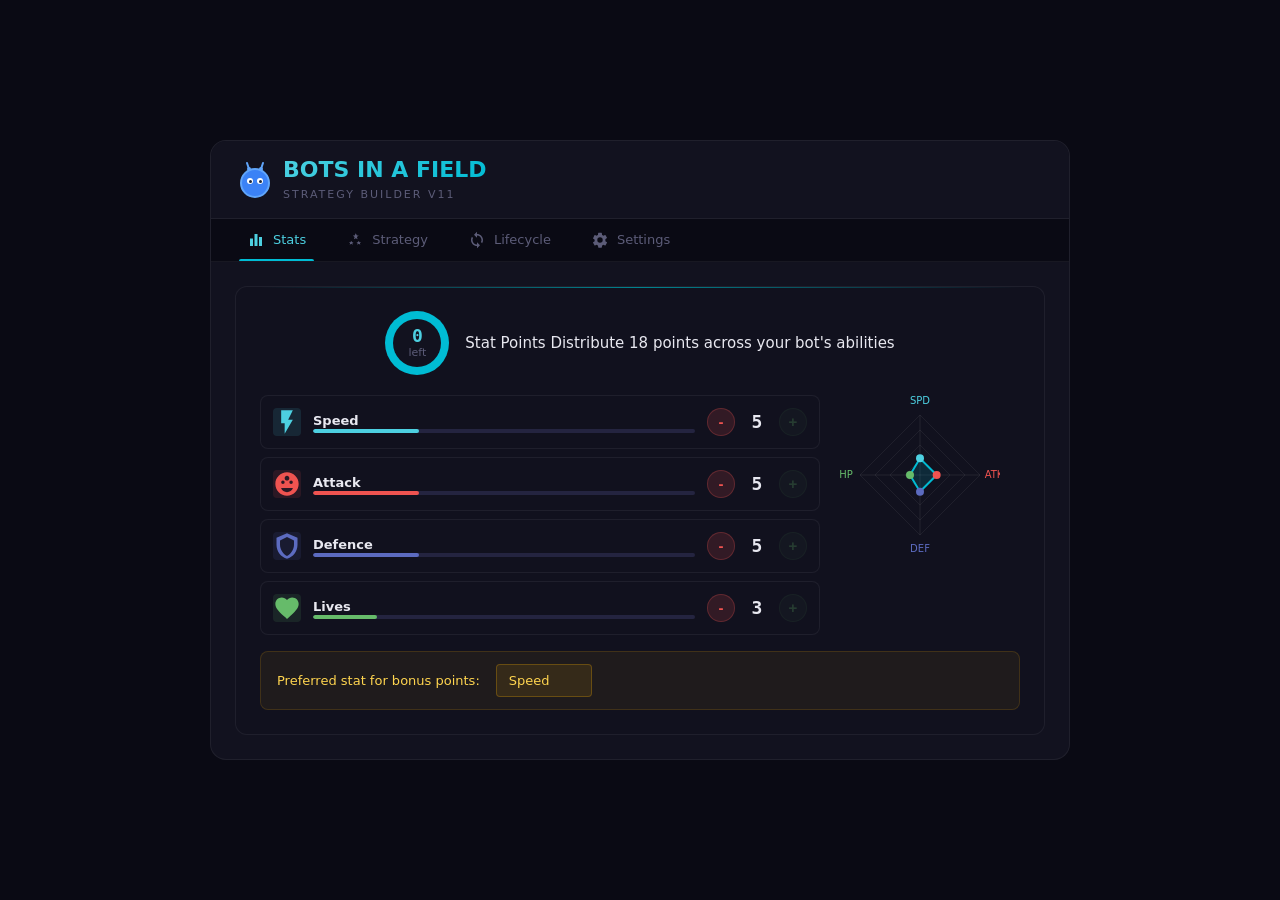
==== bots-strategy-v11/index.html @ 06ae19b1 "Add v11: UX/UI overhaul based on v9 Same game logic as v9, completely reworked presentation layer: -" ====
<!DOCTYPE html>
<html>
<head>
  <title>Bots in a Field - Strategy Builder v11</title>
  <link rel="stylesheet" href="styles.css">
</head>
<body>
  <!-- SVG Icon Sprite -->
  <svg style="display:none" xmlns="http://www.w3.org/2000/svg">
    <symbol id="icon-stats" viewBox="0 0 24 24">
      <path fill="currentColor" d="M4 20V10h4v10H4zm6 0V4h4v16h-4zm6 0V8h4v12h-4z"/>
    </symbol>
    <symbol id="icon-strategy" viewBox="0 0 24 24">
      <path fill="currentColor" d="M13 3l-1.5 3H9l2.5 2-1 3L13 9.5 15.5 11l-1-3L17 6h-2.5L13 3zM7 13l-1 2H4l1.5 1.2-.6 2L7 17l2.1 1.2-.6-2L10 15H8L7 13zm10 0l-1 2h-2l1.5 1.2-.6 2L17 17l2.1 1.2-.6-2L20 15h-2l-1-2z"/>
    </symbol>
    <symbol id="icon-lifecycle" viewBox="0 0 24 24">
      <path fill="currentColor" d="M12 4V1L8 5l4 4V6c3.31 0 6 2.69 6 6 0 1-.25 1.97-.7 2.8l1.46 1.46A7.93 7.93 0 0020 12c0-4.42-3.58-8-8-8zm0 14c-3.31 0-6-2.69-6-6 0-1 .25-1.97.7-2.8L5.24 7.74A7.93 7.93 0 004 12c0 4.42 3.58 8 8 8v3l4-4-4-4v3z"/>
    </symbol>
    <symbol id="icon-settings" viewBox="0 0 24 24">
      <path fill="currentColor" d="M19.14 12.94a7.07 7.07 0 000-1.88l2.03-1.58a.49.49 0 00.12-.61l-1.92-3.32a.49.49 0 00-.59-.22l-2.39.96a7.04 7.04 0 00-1.63-.94l-.36-2.54a.48.48 0 00-.48-.41h-3.84a.48.48 0 00-.48.41l-.36 2.54c-.59.24-1.13.57-1.63.94l-2.39-.96a.49.49 0 00-.59.22L2.74 9.5a.48.48 0 00.12.61l2.03 1.58a7.07 7.07 0 000 1.88l-2.03 1.58a.49.49 0 00-.12.61l1.92 3.32c.12.22.37.3.59.22l2.39-.96c.5.38 1.04.7 1.63.94l.36 2.54c.05.24.26.41.48.41h3.84c.24 0 .44-.17.48-.41l.36-2.54c.59-.24 1.13-.56 1.63-.94l2.39.96c.22.08.47 0 .59-.22l1.92-3.32c.12-.22.07-.47-.12-.61l-2.01-1.58zM12 15.6A3.6 3.6 0 1115.6 12 3.61 3.61 0 0112 15.6z"/>
    </symbol>
    <symbol id="icon-speed" viewBox="0 0 24 24">
      <path fill="currentColor" d="M7 2v11h3v9l7-12h-4l4-8H7z"/>
    </symbol>
    <symbol id="icon-attack" viewBox="0 0 24 24">
      <path fill="currentColor" d="M12 2C6.47 2 2 6.47 2 12s4.47 10 10 10 10-4.47 10-10S17.53 2 12 2zm0 3c1.1 0 2 .9 2 2s-.9 2-2 2-2-.9-2-2 .9-2 2-2zm-3.5 7a1.5 1.5 0 110-3 1.5 1.5 0 010 3zm7 0a1.5 1.5 0 110-3 1.5 1.5 0 010 3zM12 19c-2.33 0-4.31-1.46-5.11-3.5h10.22c-.8 2.04-2.78 3.5-5.11 3.5z"/>
    </symbol>
    <symbol id="icon-defence" viewBox="0 0 24 24">
      <path fill="currentColor" d="M12 1L3 5v6c0 5.55 3.84 10.74 9 12 5.16-1.26 9-6.45 9-12V5l-9-4zm0 3.18L18 7.3v3.7c0 4.25-2.95 8.27-6 9.5-3.05-1.23-6-5.25-6-9.5V7.3l6-3.12z"/>
    </symbol>
    <symbol id="icon-lives" viewBox="0 0 24 24">
      <path fill="currentColor" d="M12 21.35l-1.45-1.32C5.4 15.36 2 12.28 2 8.5 2 5.42 4.42 3 7.5 3c1.74 0 3.41.81 4.5 2.09C13.09 3.81 14.76 3 16.5 3 19.58 3 22 5.42 22 8.5c0 3.78-3.4 6.86-8.55 11.54L12 21.35z"/>
    </symbol>
    <symbol id="icon-play" viewBox="0 0 24 24">
      <path fill="currentColor" d="M8 5v14l11-7L8 5z"/>
    </symbol>
    <symbol id="icon-chevron" viewBox="0 0 24 24">
      <path fill="currentColor" d="M7.41 8.59L12 13.17l4.59-4.58L18 10l-6 6-6-6 1.41-1.41z"/>
    </symbol>
  </svg>

  <div id="setup">
    <header class="setup-header">
      <div class="brand">
        <div class="brand-icon">
          <svg width="40" height="40" viewBox="0 0 40 40" xmlns="http://www.w3.org/2000/svg">
            <circle cx="20" cy="22" r="14" fill="#3b82f6" stroke="#60a5fa" stroke-width="2"/>
            <line x1="14" y1="8" x2="12" y2="2" stroke="#60a5fa" stroke-width="2" stroke-linecap="round"/>
            <line x1="26" y1="8" x2="28" y2="2" stroke="#60a5fa" stroke-width="2" stroke-linecap="round"/>
            <circle cx="14" cy="8" r="2" fill="#60a5fa"/>
            <circle cx="26" cy="8" r="2" fill="#60a5fa"/>
            <circle cx="15" cy="20" r="3" fill="#fff"/>
            <circle cx="25" cy="20" r="3" fill="#fff"/>
            <circle cx="15.5" cy="20.5" r="1.5" fill="#1e293b"/>
            <circle cx="25.5" cy="20.5" r="1.5" fill="#1e293b"/>
          </svg>
        </div>
        <div class="brand-text">
          <h1>BOTS IN A FIELD</h1>
          <span class="brand-subtitle">Strategy Builder v11</span>
        </div>
      </div>
      <div class="header-actions">
        <button id="reset-defaults-btn" class="btn btn-ghost btn-danger">Reset All</button>
        <button id="start-btn" class="btn btn-primary">
          <span class="btn-icon"><svg><use href="#icon-play"/></svg></span>
          Launch Simulation
        </button>
      </div>
    </header>

    <nav class="tab-nav">
      <button class="tab-btn active" data-tab="stats">
        <span class="tab-icon"><svg><use href="#icon-stats"/></svg></span>
        Stats
      </button>
      <button class="tab-btn" data-tab="strategy">
        <span class="tab-icon"><svg><use href="#icon-strategy"/></svg></span>
        Strategy
      </button>
      <button class="tab-btn" data-tab="lifecycle">
        <span class="tab-icon"><svg><use href="#icon-lifecycle"/></svg></span>
        Lifecycle
      </button>
      <button class="tab-btn" data-tab="settings">
        <span class="tab-icon"><svg><use href="#icon-settings"/></svg></span>
        Settings
      </button>
    </nav>

    <div class="setup-body">
      <!-- Stats Tab -->
      <div id="stats-tab" class="tab-content active">
        <div class="card">
          <div class="points-ring">
            <div class="points-circle">
              <div class="points-circle-inner">
                <span class="points-number" id="points-count">0</span>
                <span class="points-label">left</span>
              </div>
            </div>
            <div class="points-info">
              <span class="points-title">Stat Points</span>
              <span class="points-desc">Distribute 18 points across your bot's abilities</span>
            </div>
          </div>

          <div class="stats-layout">
            <div class="stats-column">
              <div class="stat-row" data-stat="speed">
                <div class="stat-icon"><svg><use href="#icon-speed"/></svg></div>
                <div class="stat-info">
                  <span class="stat-name">Speed</span>
                  <div class="stat-bar-track"><div class="stat-bar-fill"></div></div>
                </div>
                <div class="stat-controls">
                  <button class="stat-btn minus" data-stat="speed">-</button>
                  <span class="stat-value" id="speed-value">5</span>
                  <button class="stat-btn plus" data-stat="speed">+</button>
                </div>
              </div>
              <div class="stat-row" data-stat="attack">
                <div class="stat-icon"><svg><use href="#icon-attack"/></svg></div>
                <div class="stat-info">
                  <span class="stat-name">Attack</span>
                  <div class="stat-bar-track"><div class="stat-bar-fill"></div></div>
                </div>
                <div class="stat-controls">
                  <button class="stat-btn minus" data-stat="attack">-</button>
                  <span class="stat-value" id="attack-value">5</span>
                  <button class="stat-btn plus" data-stat="attack">+</button>
                </div>
              </div>
              <div class="stat-row" data-stat="defence">
                <div class="stat-icon"><svg><use href="#icon-defence"/></svg></div>
                <div class="stat-info">
                  <span class="stat-name">Defence</span>
                  <div class="stat-bar-track"><div class="stat-bar-fill"></div></div>
                </div>
                <div class="stat-controls">
                  <button class="stat-btn minus" data-stat="defence">-</button>
                  <span class="stat-value" id="defence-value">5</span>
                  <button class="stat-btn plus" data-stat="defence">+</button>
                </div>
              </div>
              <div class="stat-row" data-stat="lives">
                <div class="stat-icon"><svg><use href="#icon-lives"/></svg></div>
                <div class="stat-info">
                  <span class="stat-name">Lives</span>
                  <div class="stat-bar-track"><div class="stat-bar-fill"></div></div>
                </div>
                <div class="stat-controls">
                  <button class="stat-btn minus" data-stat="lives">-</button>
                  <span class="stat-value" id="lives-value">3</span>
                  <button class="stat-btn plus" data-stat="lives">+</button>
                </div>
              </div>
            </div>

            <div class="stat-radar-wrap">
              <canvas id="stat-radar" width="160" height="160"></canvas>
            </div>
          </div>

          <div class="preferred-stat-row">
            <label>Preferred stat for bonus points:</label>
            <select id="bonus-stat">
              <option value="speed">Speed</option>
              <option value="attack">Attack</option>
              <option value="defence">Defence</option>
              <option value="lives">Lives</option>
            </select>
          </div>
        </div>
      </div>

      <!-- Strategy Tab -->
      <div id="strategy-tab" class="tab-content">
        <div class="mode-tabs">
          <div class="mode-tab active" data-mode="simple">
            <div class="mode-badge">Beginner</div>
            <div class="mode-name">Simple</div>
            <div class="mode-desc">Blend preset behaviors with weight sliders</div>
          </div>
          <div class="mode-tab" data-mode="advanced">
            <div class="mode-badge">Intermediate</div>
            <div class="mode-name">Advanced</div>
            <div class="mode-desc">Build IF-THEN rule lists</div>
          </div>
          <div class="mode-tab" data-mode="expert">
            <div class="mode-badge">Advanced</div>
            <div class="mode-name">Expert</div>
            <div class="mode-desc">Visual finite state machine editor</div>
          </div>
        </div>

        <!-- Simple Mode -->
        <div id="simple-mode" class="strategy-mode active">
          <div class="section">
            <div class="section-title">Behavior Blend <span class="help-icon" data-tooltip="Enable behaviors and adjust their weights. Higher weight = more likely to be chosen.">?</span></div>
            <div class="behavior-list" id="behavior-list">
              <!-- Populated by JS -->
            </div>
            <button class="randomize-btn" id="randomize-simple-btn">Randomize Strategy</button>
          </div>
        </div>

        <!-- Advanced Mode -->
        <div id="advanced-mode" class="strategy-mode" style="display:none;">
          <div class="section">
            <div class="section-title">Rule List <span class="help-icon" data-tooltip="Rules are evaluated top to bottom. First matching rule wins.">?</span></div>
            <div class="rule-list" id="rule-list">
              <!-- Populated by JS -->
            </div>
            <div class="add-rule-btn" id="add-rule-btn">+ Add Rule</div>
          </div>
        </div>

        <!-- Expert Mode -->
        <div id="expert-mode" class="strategy-mode" style="display:none;">
          <div class="section">
            <div class="section-title">State Machine <span class="help-icon" data-tooltip="Click to add states, drag between states to create transitions.">?</span></div>
            <div class="state-palette">
              <div class="palette-item" data-tool="select">Select</div>
              <div class="palette-item" data-tool="add-state">+ Add State</div>
              <div class="palette-item" data-tool="add-transition">Add Transition</div>
              <div class="palette-item" data-tool="delete">Delete</div>
            </div>
            <div id="state-canvas-container">
              <canvas id="state-canvas" width="740" height="350"></canvas>
            </div>
            <div class="state-editor-panel" id="state-editor">
              <h4>Edit State: <span id="edit-state-name">-</span></h4>
              <div class="editor-row">
                <label>Name:</label>
                <input type="text" id="state-name-input" placeholder="State name">
              </div>
              <div class="editor-row">
                <label>Behavior:</label>
                <select id="state-behavior-select">
                  <option value="gather">Gather (nearest dot)</option>
                  <option value="cluster">Cluster Farm</option>
                  <option value="hunt">Hunt (nearest enemy)</option>
                  <option value="hunt_weak">Hunt Weak Enemy</option>
                  <option value="flee">Flee</option>
                  <option value="gather_safe">Safe Gather</option>
                </select>
              </div>
              <div class="state-actions">
                <div class="state-action-row">
                  <label>Entry Action:</label>
                  <select id="state-entry-action">
                    <option value="none">None</option>
                    <option value="log">Log State Change</option>
                    <option value="boost_speed">Speed Boost</option>
                    <option value="reset_target">Reset Target</option>
                  </select>
                </div>
                <div class="state-action-row">
                  <label>Exit Action:</label>
                  <select id="state-exit-action">
                    <option value="none">None</option>
                    <option value="log">Log State Change</option>
                    <option value="reset_target">Reset Target</option>
                  </select>
                </div>
              </div>
              <div class="transition-list" id="transition-list">
                <strong>Transitions:</strong>
                <!-- Populated by JS -->
              </div>
            </div>
          </div>
        </div>
      </div>

      <!-- Lifecycle Tab -->
      <div id="lifecycle-tab" class="tab-content">
        <!-- Respawn Invincibility -->
        <div class="lifecycle-card" data-feature="invincibility">
          <div class="lifecycle-header">
            <label class="toggle-switch" onclick="event.stopPropagation()">
              <input type="checkbox" id="lc-invincibility-enabled">
              <span class="toggle-slider"></span>
            </label>
            <div class="lifecycle-info">
              <h3 class="lifecycle-title">Respawn Invincibility</h3>
              <p class="lifecycle-summary">Newly respawned bots are untouchable for a period</p>
            </div>
            <span class="status-badge off">Disabled</span>
            <div class="lifecycle-chevron"><svg><use href="#icon-chevron"/></svg></div>
          </div>
          <div class="lifecycle-body">
            <div class="lifecycle-body-inner">
              <div class="setting-row">
                <label>Duration (frames)</label>
                <input type="number" id="lc-invincibility-duration" value="180" min="0" max="600">
              </div>
              <div class="setting-row">
                <label>Can Deal Damage While Invincible</label>
                <label class="toggle-switch">
                  <input type="checkbox" id="lc-invincibility-can-damage">
                  <span class="toggle-slider"></span>
                </label>
              </div>
              <div class="setting-row">
                <label>Break on Combat Initiation</label>
                <label class="toggle-switch">
                  <input type="checkbox" id="lc-invincibility-break">
                  <span class="toggle-slider"></span>
                </label>
              </div>
              <div class="setting-row">
                <label>Visual Effect</label>
                <select id="lc-invincibility-effect">
                  <option value="pulse">Pulse</option>
                  <option value="glow">Glow</option>
                  <option value="flash">Flash</option>
                </select>
              </div>
              <p class="lifecycle-hint">180 frames = 3 seconds at 60fps</p>
            </div>
          </div>
        </div>

        <!-- Starvation -->
        <div class="lifecycle-card" data-feature="starvation">
          <div class="lifecycle-header">
            <label class="toggle-switch" onclick="event.stopPropagation()">
              <input type="checkbox" id="lc-starvation-enabled">
              <span class="toggle-slider"></span>
            </label>
            <div class="lifecycle-info">
              <h3 class="lifecycle-title">Starvation</h3>
              <p class="lifecycle-summary">Bots lose lives if they don't eat or fight</p>
            </div>
            <span class="status-badge off">Disabled</span>
            <div class="lifecycle-chevron"><svg><use href="#icon-chevron"/></svg></div>
          </div>
          <div class="lifecycle-body">
            <div class="lifecycle-body-inner">
              <div class="setting-row">
                <label>Inactivity Threshold (frames)</label>
                <input type="number" id="lc-starvation-threshold" value="600" min="60" max="3600">
              </div>
              <div class="setting-row">
                <label>Damage Per Tick</label>
                <input type="number" id="lc-starvation-damage" value="0.5" min="0.1" max="5" step="0.1">
              </div>
              <div class="setting-row">
                <label>Tick Interval (frames)</label>
                <input type="number" id="lc-starvation-interval" value="60" min="10" max="300">
              </div>
              <div class="setting-row">
                <label>Reset on Dot Eaten</label>
                <label class="toggle-switch">
                  <input type="checkbox" id="lc-starvation-reset-dot">
                  <span class="toggle-slider"></span>
                </label>
              </div>
              <div class="setting-row">
                <label>Reset on Damage Dealt</label>
                <label class="toggle-switch">
                  <input type="checkbox" id="lc-starvation-reset-damage">
                  <span class="toggle-slider"></span>
                </label>
              </div>
              <div class="setting-row">
                <label>Reset on Kill</label>
                <label class="toggle-switch">
                  <input type="checkbox" id="lc-starvation-reset-kill">
                  <span class="toggle-slider"></span>
                </label>
              </div>
              <div class="setting-row">
                <label>Enable Stat Decay</label>
                <label class="toggle-switch">
                  <input type="checkbox" id="lc-starvation-stat-decay">
                  <span class="toggle-slider"></span>
                </label>
              </div>
              <p class="lifecycle-hint">600 frames = 10 seconds at 60fps</p>
            </div>
          </div>
        </div>

        <!-- Age + Corpses -->
        <div class="lifecycle-card" data-feature="age">
          <div class="lifecycle-header">
            <label class="toggle-switch" onclick="event.stopPropagation()">
              <input type="checkbox" id="lc-age-enabled">
              <span class="toggle-slider"></span>
            </label>
            <div class="lifecycle-info">
              <h3 class="lifecycle-title">Age + Corpses</h3>
              <p class="lifecycle-summary">Bots age over time and die naturally</p>
            </div>
            <span class="status-badge off">Disabled</span>
            <div class="lifecycle-chevron"><svg><use href="#icon-chevron"/></svg></div>
          </div>
          <div class="lifecycle-body">
            <div class="lifecycle-body-inner">
              <div class="setting-row">
                <label>Max Age (frames)</label>
                <input type="number" id="lc-age-max" value="36000" min="600" max="72000">
              </div>
              <div class="setting-row">
                <label>Visual Decay Start (%)</label>
                <input type="range" id="lc-age-visual-start" min="50" max="100" value="80">
                <span id="lc-age-visual-value">80%</span>
              </div>
              <div class="setting-row">
                <label>Death Behavior</label>
                <select id="lc-age-death-behavior">
                  <option value="corpse">Become Corpse</option>
                  <option value="respawn">Respawn</option>
                  <option value="remove">Remove</option>
                </select>
              </div>
              <div class="setting-row">
                <label>Corpse Nutrition</label>
                <input type="number" id="lc-corpse-nutrition" value="2" min="0.1" max="10" step="0.1">
              </div>
              <div class="setting-row">
                <label>Corpse Duration (frames, 0=permanent)</label>
                <input type="number" id="lc-corpse-duration" value="600" min="0" max="3600">
              </div>
              <p class="lifecycle-hint">36000 frames = 10 minutes at 60fps</p>
            </div>
          </div>
        </div>

        <!-- Asexual Reproduction -->
        <div class="lifecycle-card" data-feature="asexual">
          <div class="lifecycle-header">
            <label class="toggle-switch" onclick="event.stopPropagation()">
              <input type="checkbox" id="lc-asexual-enabled">
              <span class="toggle-slider"></span>
            </label>
            <div class="lifecycle-info">
              <h3 class="lifecycle-title">Asexual Reproduction</h3>
              <p class="lifecycle-summary">Mature bots spawn offspring automatically</p>
            </div>
            <span class="status-badge off">Disabled</span>
            <div class="lifecycle-chevron"><svg><use href="#icon-chevron"/></svg></div>
          </div>
          <div class="lifecycle-body">
            <div class="lifecycle-body-inner">
              <div class="setting-row">
                <label>Maturity Threshold (frames)</label>
                <input type="number" id="lc-asexual-maturity" value="1800" min="300" max="18000">
              </div>
              <div class="setting-row">
                <label>Parent Life Cost (%)</label>
                <input type="range" id="lc-asexual-life-cost" min="10" max="90" value="50">
                <span id="lc-asexual-cost-value">50%</span>
              </div>
              <div class="setting-row">
                <label>Stat Noise (%)</label>
                <input type="range" id="lc-asexual-noise" min="0" max="50" value="10">
                <span id="lc-asexual-noise-value">10%</span>
              </div>
              <div class="setting-row">
                <label>Cooldown (frames)</label>
                <input type="number" id="lc-asexual-cooldown" value="900" min="60" max="3600">
              </div>
              <p class="lifecycle-hint">1800 frames = 30 seconds maturity at 60fps</p>
            </div>
          </div>
        </div>

        <!-- Sexual Reproduction -->
        <div class="lifecycle-card" data-feature="sexual">
          <div class="lifecycle-header">
            <label class="toggle-switch" onclick="event.stopPropagation()">
              <input type="checkbox" id="lc-sexual-enabled">
              <span class="toggle-slider"></span>
            </label>
            <div class="lifecycle-info">
              <h3 class="lifecycle-title">Sexual Reproduction</h3>
              <p class="lifecycle-summary">Two compatible bots in proximity produce offspring</p>
            </div>
            <span class="status-badge off">Disabled</span>
            <div class="lifecycle-chevron"><svg><use href="#icon-chevron"/></svg></div>
          </div>
          <div class="lifecycle-body">
            <div class="lifecycle-body-inner">
              <div class="setting-row">
                <label>Proximity Distance</label>
                <input type="number" id="lc-sexual-distance" value="60" min="20" max="200">
              </div>
              <div class="setting-row">
                <label>Proximity Duration (frames)</label>
                <input type="number" id="lc-sexual-duration" value="180" min="30" max="600">
              </div>
              <div class="setting-row">
                <label>Compatibility Threshold</label>
                <input type="range" id="lc-sexual-compat" min="0" max="100" value="50">
                <span id="lc-sexual-compat-value">0.5</span>
              </div>
              <div class="setting-row">
                <label>Cooldown (frames)</label>
                <input type="number" id="lc-sexual-cooldown" value="1200" min="60" max="3600">
              </div>
              <div class="setting-row">
                <label>Pack Mating Bonus</label>
                <label class="toggle-switch">
                  <input type="checkbox" id="lc-sexual-pack-bonus">
                  <span class="toggle-slider"></span>
                </label>
              </div>
            </div>
          </div>
        </div>

        <!-- Pack Formation -->
        <div class="lifecycle-card" data-feature="packs">
          <div class="lifecycle-header">
            <label class="toggle-switch" onclick="event.stopPropagation()">
              <input type="checkbox" id="lc-packs-enabled">
              <span class="toggle-slider"></span>
            </label>
            <div class="lifecycle-info">
              <h3 class="lifecycle-title">Pack Formation</h3>
              <p class="lifecycle-summary">Bots with similar strategies form cooperative packs</p>
            </div>
            <span class="status-badge off">Disabled</span>
            <div class="lifecycle-chevron"><svg><use href="#icon-chevron"/></svg></div>
          </div>
          <div class="lifecycle-body">
            <div class="lifecycle-body-inner">
              <div class="setting-row">
                <label>Similarity Threshold</label>
                <input type="range" id="lc-packs-similarity" min="30" max="100" value="70">
                <span id="lc-packs-similarity-value">0.7</span>
              </div>
              <div class="setting-row">
                <label>Proximity Distance</label>
                <input type="number" id="lc-packs-distance" value="100" min="30" max="300">
              </div>
              <div class="setting-row">
                <label>Max Pack Size (0=unlimited)</label>
                <input type="number" id="lc-packs-max-size" value="5" min="0" max="20">
              </div>
              <div class="setting-row">
                <label>Disband on Respawn</label>
                <label class="toggle-switch">
                  <input type="checkbox" id="lc-packs-disband-respawn">
                  <span class="toggle-slider"></span>
                </label>
              </div>
              <div class="setting-row">
                <label>Disband on Starvation</label>
                <label class="toggle-switch">
                  <input type="checkbox" id="lc-packs-disband-starve">
                  <span class="toggle-slider"></span>
                </label>
              </div>
            </div>
          </div>
        </div>

        <!-- Territory + Cannibalism -->
        <div class="lifecycle-card" data-feature="territory">
          <div class="lifecycle-header">
            <label class="toggle-switch" onclick="event.stopPropagation()">
              <input type="checkbox" id="lc-territory-enabled">
              <span class="toggle-slider"></span>
            </label>
            <div class="lifecycle-info">
              <h3 class="lifecycle-title">Territory + Cannibalism</h3>
              <p class="lifecycle-summary">Packs claim territory; starving members may cannibalize</p>
            </div>
            <span class="status-badge off">Disabled</span>
            <div class="lifecycle-chevron"><svg><use href="#icon-chevron"/></svg></div>
          </div>
          <div class="lifecycle-body">
            <div class="lifecycle-body-inner">
              <div class="setting-row">
                <label>Territory Radius</label>
                <input type="number" id="lc-territory-radius" value="300" min="100" max="600">
              </div>
              <div class="setting-row">
                <label>Enable Cannibalism</label>
                <label class="toggle-switch">
                  <input type="checkbox" id="lc-cannibalism-enabled">
                  <span class="toggle-slider"></span>
                </label>
              </div>
              <div class="setting-row">
                <label>Cannibalism Trigger</label>
                <select id="lc-cannibalism-trigger">
                  <option value="starving">Starving</option>
                  <option value="lowLives">Low Lives</option>
                  <option value="always">Always</option>
                </select>
              </div>
              <div class="setting-row">
                <label>Target Preference</label>
                <select id="lc-cannibalism-target">
                  <option value="weakest">Weakest</option>
                  <option value="oldest">Oldest</option>
                  <option value="nearest">Nearest</option>
                  <option value="random">Random</option>
                </select>
              </div>
            </div>
          </div>
        </div>

        <!-- Player Overrides -->
        <div class="lifecycle-card" data-feature="player-overrides">
          <div class="lifecycle-header">
            <label class="toggle-switch" onclick="event.stopPropagation()">
              <input type="checkbox" id="lc-player-overrides">
              <span class="toggle-slider"></span>
            </label>
            <div class="lifecycle-info">
              <h3 class="lifecycle-title">Player Overrides</h3>
              <p class="lifecycle-summary">Override lifecycle settings for your bot</p>
            </div>
            <span class="status-badge off">Disabled</span>
            <div class="lifecycle-chevron"><svg><use href="#icon-chevron"/></svg></div>
          </div>
          <div class="lifecycle-body">
            <div class="lifecycle-body-inner">
              <div class="setting-row">
                <label>Player Immune to Starvation</label>
                <label class="toggle-switch">
                  <input type="checkbox" id="lc-player-immune-starve">
                  <span class="toggle-slider"></span>
                </label>
              </div>
              <div class="setting-row">
                <label>Player Immune to Aging</label>
                <label class="toggle-switch">
                  <input type="checkbox" id="lc-player-immune-age">
                  <span class="toggle-slider"></span>
                </label>
              </div>
              <div class="setting-row">
                <label>Player Can Reproduce</label>
                <label class="toggle-switch">
                  <input type="checkbox" id="lc-player-reproduce">
                  <span class="toggle-slider"></span>
                </label>
              </div>
            </div>
          </div>
        </div>
      </div>

      <!-- Settings Tab -->
      <div id="settings-tab" class="tab-content">
        <div class="settings-grid">
          <div class="section">
            <div class="section-title">Global AI Settings</div>
            <div class="settings-section">
              <div class="setting-row">
                <label>Re-evaluation Rate (frames)</label>
                <input type="number" id="reeval-rate" value="30" min="1" max="120">
              </div>
              <div class="setting-row">
                <label>Behavior Switch Cooldown</label>
                <input type="number" id="switch-cooldown" value="15" min="0" max="60">
              </div>
              <div class="setting-row">
                <label>Randomness Noise (0-1)</label>
                <input type="range" id="randomness-noise" min="0" max="100" value="10">
                <span id="noise-value">0.1</span>
              </div>
            </div>
          </div>

          <div class="section">
            <div class="section-title">Emergency Override</div>
            <div class="settings-section">
              <div class="setting-row">
                <label>Enable Emergency Override</label>
                <label class="toggle-switch">
                  <input type="checkbox" id="emergency-enabled">
                  <span class="toggle-slider"></span>
                </label>
              </div>
              <div class="setting-row">
                <label>Lives Threshold</label>
                <input type="number" id="emergency-threshold" value="2" min="1" max="10">
              </div>
              <div class="setting-row">
                <label>Emergency Behavior</label>
                <select id="emergency-behavior">
                  <option value="flee">Flee</option>
                  <option value="gather_safe">Gather Safe</option>
                  <option value="wander">Wander</option>
                </select>
              </div>
            </div>
          </div>

          <div class="section">
            <div class="section-title">NPC Bot Settings</div>
            <div class="settings-section">
              <div class="setting-row">
                <label>Random Stats Distribution</label>
                <label class="toggle-switch">
                  <input type="checkbox" id="npc-random-stats">
                  <span class="toggle-slider"></span>
                </label>
              </div>
              <p class="lifecycle-hint">NPCs spawn with random stat distribution (18 total points, min 1 speed/defence/lives, 0 attack)</p>

              <div class="setting-row">
                <label>Death Penalty (instead of reset)</label>
                <label class="toggle-switch">
                  <input type="checkbox" id="npc-death-penalty">
                  <span class="toggle-slider"></span>
                </label>
              </div>
              <p class="lifecycle-hint">On death, NPCs lose 1 point per stat instead of full reset. Lives always reset.</p>

              <div class="setting-row">
                <label>Evolution from Killer</label>
                <label class="toggle-switch">
                  <input type="checkbox" id="npc-evolution">
                  <span class="toggle-slider"></span>
                </label>
              </div>
              <div class="setting-row" style="margin-left:20px;">
                <label>Inherit Ratio (0-1)</label>
                <input type="range" id="npc-evolution-ratio" min="0" max="100" value="50">
                <span id="evolution-ratio-value">0.5</span>
              </div>
              <p class="lifecycle-hint">Dead NPC's base stats become average of their old stats and killer's stats. Enables emergent evolution.</p>

              <div class="setting-row">
                <label>Random NPC Strategies</label>
                <label class="toggle-switch">
                  <input type="checkbox" id="npc-random-strategy">
                  <span class="toggle-slider"></span>
                </label>
              </div>
              <p class="lifecycle-hint">NPCs use random behavior strategies (Gatherer, Hunter, Survivor, Opportunist, Aggressive)</p>
            </div>
          </div>

          <div class="section">
            <div class="section-title">Import / Export Configuration</div>
            <div class="io-buttons">
              <button class="io-btn export" id="export-btn">Export Config</button>
              <button class="io-btn import" id="import-btn">Import Config</button>
              <input type="file" id="import-file" accept=".json">
            </div>
            <p class="lifecycle-hint">Save and load your strategy configurations as JSON files.</p>
          </div>

          <div class="section">
            <div class="section-title">Simulation Logging</div>
            <div class="settings-section">
              <div class="setting-row">
                <label>Max Decisions (0 = unlimited)</label>
                <input type="number" id="max-decisions" value="100" min="0" max="10000">
              </div>
              <div class="setting-row">
                <label>Enable Logging</label>
                <label class="toggle-switch">
                  <input type="checkbox" id="logging-enabled">
                  <span class="toggle-slider"></span>
                </label>
              </div>
              <div class="setting-row">
                <label>Log All Bots</label>
                <label class="toggle-switch">
                  <input type="checkbox" id="log-all-bots">
                  <span class="toggle-slider"></span>
                </label>
              </div>
              <div class="setting-row">
                <label>Pause on Complete</label>
                <label class="toggle-switch">
                  <input type="checkbox" id="pause-on-complete">
                  <span class="toggle-slider"></span>
                </label>
              </div>
            </div>
            <p class="lifecycle-hint">Log bot decisions for algorithm verification. Machine-parseable format.</p>
          </div>

          <div class="section">
            <div class="section-title">Billboards</div>
            <div class="settings-section">
              <div class="setting-row">
                <label>Enable Billboards</label>
                <label class="toggle-switch">
                  <input type="checkbox" id="billboard-enabled" checked>
                  <span class="toggle-slider"></span>
                </label>
              </div>
              <div class="setting-row">
                <label>Max Billboards</label>
                <input type="number" id="billboard-max" value="5" min="1" max="20">
              </div>
              <div class="setting-row">
                <label>Spawn Chance (per frame)</label>
                <input type="range" id="billboard-spawn-chance" min="1" max="20" value="2">
                <span id="billboard-spawn-value">0.002</span>
              </div>
              <div class="setting-row">
                <label>Min Duration (frames)</label>
                <input type="number" id="billboard-min-duration" value="300" min="60" max="1800">
              </div>
              <div class="setting-row">
                <label>Max Duration (frames)</label>
                <input type="number" id="billboard-max-duration" value="900" min="60" max="3600">
              </div>
              <div class="setting-row">
                <label>Cluster Proximity Radius</label>
                <input type="number" id="billboard-proximity" value="200" min="50" max="500">
              </div>
              <div class="setting-row">
                <label>Min Cluster Size</label>
                <input type="number" id="billboard-min-cluster" value="2" min="1" max="10">
              </div>
              <div class="setting-row">
                <label>Board Width</label>
                <input type="number" id="billboard-width" value="120" min="60" max="200">
              </div>
              <div class="setting-row">
                <label>Board Height</label>
                <input type="number" id="billboard-height" value="60" min="30" max="100">
              </div>
              <div class="setting-row">
                <label>Pole Height</label>
                <input type="number" id="billboard-pole-height" value="40" min="20" max="80">
              </div>
            </div>
            <p class="lifecycle-hint">Advertisement billboards spawn near dot clusters. 300 frames = 5 seconds.</p>
          </div>
        </div>
      </div>
    </div>
  </div>

  <canvas id="field"></canvas>

  <!-- Debug Panel -->
  <div id="debug-panel">
    <div class="debug-header">AI Debug Panel [D]</div>
    <div class="debug-toggles">
      <label class="debug-toggle">
        <input type="checkbox" id="show-target-line" checked>
        Target Line
      </label>
      <label class="debug-toggle">
        <input type="checkbox" id="show-context" checked>
        Context Values
      </label>
    </div>
    <div class="debug-section">
      <div class="debug-section-title">Current State</div>
      <div id="debug-state"></div>
    </div>
    <div class="debug-section">
      <div class="debug-section-title">Last Decision</div>
      <div id="debug-decision"></div>
    </div>
    <div class="debug-section" id="debug-context-section">
      <div class="debug-section-title">Context Values</div>
      <div class="context-panel" id="debug-context"></div>
    </div>
  </div>

  <div id="ui">
    <div class="hud-header">
      <span class="hud-bot-label" id="hud-bot-name">Bot #1</span>
      <span class="hud-bot-tag player" id="hud-bot-tag">PLAYER</span>
    </div>
    <div class="hud-stats">
      <div class="hud-stat" data-stat="speed">
        <span class="hud-stat-icon"><svg><use href="#icon-speed"/></svg></span>
        <span class="hud-stat-label">SPD</span>
        <div class="hud-stat-bar"><div class="hud-stat-bar-fill" id="hud-bar-speed"></div></div>
        <span class="hud-stat-value" id="hud-speed">5.0</span>
      </div>
      <div class="hud-stat" data-stat="attack">
        <span class="hud-stat-icon"><svg><use href="#icon-attack"/></svg></span>
        <span class="hud-stat-label">ATK</span>
        <div class="hud-stat-bar"><div class="hud-stat-bar-fill" id="hud-bar-attack"></div></div>
        <span class="hud-stat-value" id="hud-attack">5.0</span>
      </div>
      <div class="hud-stat" data-stat="defence">
        <span class="hud-stat-icon"><svg><use href="#icon-defence"/></svg></span>
        <span class="hud-stat-label">DEF</span>
        <div class="hud-stat-bar"><div class="hud-stat-bar-fill" id="hud-bar-defence"></div></div>
        <span class="hud-stat-value" id="hud-defence">5.0</span>
      </div>
      <div class="hud-stat" data-stat="lives">
        <span class="hud-stat-icon"><svg><use href="#icon-lives"/></svg></span>
        <span class="hud-stat-label">HP</span>
        <div class="hud-stat-bar"><div class="hud-stat-bar-fill" id="hud-bar-lives"></div></div>
        <span class="hud-stat-value" id="hud-lives">3.0</span>
      </div>
    </div>
    <div class="hud-extra">
      <span id="hud-position">X: 0 Y: 0</span>
      <span id="hud-kills">Kills: 0</span>
      <span id="hud-action">Action: idle</span>
    </div>
  </div>

  <div id="controls">
    <div class="key-hint"><kbd>TAB</kbd> Switch bot</div>
    <div class="key-hint"><kbd>SPACE</kbd> Auto-follow</div>
    <div class="key-hint"><kbd>D</kbd> Debug</div>
    <div class="key-hint"><kbd>L</kbd> Log</div>
  </div>

  <!-- Simulation Controls -->
  <div id="sim-controls">
    <span id="sim-status">Frame: 0 | Decisions: 0/100</span>
    <div class="speed-controls">
      <span class="speed-label">Speed:</span>
      <button class="speed-btn active" data-speed="1">x1</button>
      <button class="speed-btn" data-speed="1.5">x1.5</button>
      <button class="speed-btn" data-speed="2">x2</button>
    </div>
    <button id="pause-btn">Pause</button>
    <button id="resume-btn">Resume</button>
    <button id="show-log-btn">Show Log</button>
    <button id="stop-sim-btn">Stop & Reconfigure</button>
    <button id="copy-strongest-btn">Copy Strongest Bot</button>
  </div>
  <div id="strongest-bot-display"></div>

  <!-- Log Panel -->
  <div id="log-panel">
    <div class="log-header">
      <span>Simulation Log</span>
      <button id="close-log-btn">&times;</button>
    </div>
    <div class="log-info">
      <span id="log-decision-count">Decisions logged: 0</span>
      <button id="copy-log-btn">Copy to Clipboard</button>
      <button id="download-log-btn">Download Log</button>
    </div>
    <textarea id="log-output" readonly placeholder="Log output will appear here when simulation pauses or completes..."></textarea>
  </div>

  <!-- Event Feed -->
  <div id="event-feed"></div>

  <!-- JavaScript modules -->
  <script src="js/config.js"></script>
  <script src="js/log.js"></script>
  <script src="js/billboards.js"></script>
  <script src="js/corpse.js"></script>
  <script src="js/relationships.js"></script>
  <script src="js/packs.js"></script>
  <script src="js/lifecycle.js"></script>
  <script src="js/reproduction.js"></script>
  <script src="js/game.js"></script>
  <script src="js/bot-ai.js"></script>
  <script src="js/bot-render.js"></script>
  <script src="js/ui-strategy.js"></script>
  <script src="js/ui-lifecycle.js"></script>
  <script src="js/ui-settings.js"></script>
  <script src="js/ui-notifications.js"></script>
  <script src="js/ui.js"></script>
  <script src="js/debug.js"></script>
  <script src="js/main.js"></script>
</body>
</html>
---- bots-strategy-v11/styles.css ----
/* ==========================================================================
   Bots Strategy v11 - Design System & Styles
   Complete rewrite with enhanced UX/UI
   ========================================================================== */

/* --------------------------------------------------------------------------
   1. DESIGN TOKENS (Custom Properties)
   -------------------------------------------------------------------------- */
:root {
  /* Surfaces */
  --surface-0: #0a0a14;
  --surface-1: #12121f;
  --surface-2: #1a1a2e;
  --surface-3: #242440;
  --surface-4: #2e2e50;

  /* Primary (Cyan) */
  --primary-100: #e0f7fa;
  --primary-300: #4dd0e1;
  --primary-500: #00bcd4;
  --primary-700: #00838f;
  --primary-900: #004d56;

  /* Accent (Amber) */
  --accent-100: #fff8e1;
  --accent-300: #ffd54f;
  --accent-500: #ffb300;
  --accent-700: #ff8f00;

  /* Stat Colors */
  --stat-speed: #4dd0e1;
  --stat-attack: #ef5350;
  --stat-defence: #5c6bc0;
  --stat-lives: #66bb6a;

  /* Text */
  --text-primary: #e8e8f0;
  --text-secondary: #9898b0;
  --text-muted: #5c5c78;

  /* Semantic */
  --success: #66bb6a;
  --danger: #ef5350;
  --warning: #ffa726;

  /* Glow */
  --glow-primary: rgba(0, 188, 212, 0.35);
  --glow-accent: rgba(255, 179, 0, 0.35);
  --glow-danger: rgba(239, 83, 80, 0.35);
  --glow-success: rgba(102, 187, 106, 0.35);

  /* Typography */
  --font-family: 'Segoe UI', system-ui, -apple-system, sans-serif;
  --font-mono: 'SF Mono', 'Cascadia Code', 'Fira Code', monospace;
  --text-xs: 0.6875rem;
  --text-sm: 0.8125rem;
  --text-base: 0.9375rem;
  --text-lg: 1.125rem;
  --text-xl: 1.375rem;
  --text-2xl: 1.75rem;
  --text-3xl: 2.25rem;

  /* Spacing */
  --space-1: 4px;
  --space-2: 8px;
  --space-3: 12px;
  --space-4: 16px;
  --space-5: 20px;
  --space-6: 24px;
  --space-7: 32px;
  --space-8: 40px;
  --space-9: 48px;
  --space-10: 56px;

  /* Radii */
  --radius-sm: 4px;
  --radius-md: 8px;
  --radius-lg: 12px;
  --radius-xl: 16px;
  --radius-full: 9999px;

  /* Transitions */
  --ease-out: cubic-bezier(0.25, 0.46, 0.45, 0.94);
  --ease-spring: cubic-bezier(0.34, 1.56, 0.64, 1);
  --duration-fast: 150ms;
  --duration-normal: 250ms;
  --duration-slow: 400ms;

  /* Glassmorphism */
  --glass-bg: rgba(18, 18, 31, 0.75);
  --glass-border: rgba(255, 255, 255, 0.06);
  --glass-blur: blur(16px);
}

/* --------------------------------------------------------------------------
   2. RESET & BASE
   -------------------------------------------------------------------------- */
*,
*::before,
*::after {
  box-sizing: border-box;
}

body {
  margin: 0;
  background: var(--surface-0);
  display: flex;
  justify-content: center;
  align-items: center;
  height: 100vh;
  overflow: hidden;
  font-family: var(--font-family);
  font-size: var(--text-base);
  color: var(--text-primary);
  -webkit-font-smoothing: antialiased;
  -moz-osx-font-smoothing: grayscale;
}

canvas#field {
  border-radius: var(--radius-lg);
  box-shadow: 0 0 60px rgba(0, 0, 0, 0.6);
  display: none;
}

/* --------------------------------------------------------------------------
   3. SCROLLBAR
   -------------------------------------------------------------------------- */
::-webkit-scrollbar {
  width: 6px;
}

::-webkit-scrollbar-track {
  background: var(--surface-1);
  border-radius: var(--radius-sm);
}

::-webkit-scrollbar-thumb {
  background: var(--surface-4);
  border-radius: var(--radius-sm);
}

::-webkit-scrollbar-thumb:hover {
  background: var(--primary-700);
}

/* --------------------------------------------------------------------------
   4. ANIMATIONS
   -------------------------------------------------------------------------- */
@keyframes glow-pulse {
  0%, 100% {
    box-shadow: 0 0 12px var(--glow-accent), 0 0 4px var(--glow-accent);
  }
  50% {
    box-shadow: 0 0 28px var(--glow-accent), 0 0 50px var(--glow-accent);
  }
}

@keyframes fadeIn {
  from {
    opacity: 0;
    transform: translateY(6px);
  }
  to {
    opacity: 1;
    transform: translateY(0);
  }
}

/* --------------------------------------------------------------------------
   5. SETUP SCREEN
   -------------------------------------------------------------------------- */
#setup {
  display: flex;
  flex-direction: column;
  width: 860px;
  max-width: 95vw;
  max-height: 92vh;
  background: var(--surface-1);
  border: 1px solid var(--glass-border);
  border-radius: var(--radius-xl);
  color: var(--text-primary);
  overflow: hidden;
  transition: opacity var(--duration-slow) var(--ease-out),
              transform var(--duration-slow) var(--ease-out);
}

#setup.exiting {
  opacity: 0;
  transform: scale(0.97);
}

/* Setup Header */
.setup-header {
  position: sticky;
  top: 0;
  z-index: 10;
  display: flex;
  align-items: center;
  justify-content: space-between;
  padding: var(--space-4) var(--space-6);
  background: var(--surface-1);
  border-bottom: 1px solid var(--glass-border);
  backdrop-filter: var(--glass-blur);
}

.brand {
  display: flex;
  align-items: center;
  gap: var(--space-3);
}

.brand-icon {
  width: 36px;
  height: 36px;
  flex-shrink: 0;
}

.brand-text h1 {
  margin: 0;
  font-size: var(--text-xl);
  font-weight: 700;
  background: linear-gradient(135deg, var(--primary-300), var(--primary-500));
  -webkit-background-clip: text;
  -webkit-text-fill-color: transparent;
  background-clip: text;
  line-height: 1.2;
}

.brand-subtitle {
  font-size: var(--text-xs);
  color: var(--text-muted);
  text-transform: uppercase;
  letter-spacing: 2px;
  margin: 0;
}

.header-actions {
  display: flex;
  align-items: center;
  gap: var(--space-2);
}

/* Setup scrollable body */
#setup > :not(.setup-header) {
  overflow-y: auto;
}

/* --------------------------------------------------------------------------
   6. BUTTONS
   -------------------------------------------------------------------------- */
.btn {
  display: inline-flex;
  align-items: center;
  justify-content: center;
  gap: var(--space-2);
  padding: var(--space-2) var(--space-4);
  border: none;
  border-radius: var(--radius-md);
  font-family: var(--font-family);
  font-size: var(--text-sm);
  font-weight: 600;
  cursor: pointer;
  transition: all var(--duration-fast) var(--ease-out);
  white-space: nowrap;
}

.btn:active {
  transform: scale(0.97);
}

.btn:disabled {
  opacity: 0.4;
  cursor: not-allowed;
}

.btn-primary {
  background: linear-gradient(135deg, var(--accent-500), var(--accent-700));
  color: var(--surface-0);
  animation: glow-pulse 2.5s infinite;
}

.btn-primary:hover {
  filter: brightness(1.1);
}

.btn-ghost {
  background: transparent;
  border: 1px solid var(--glass-border);
  color: var(--text-secondary);
}

.btn-ghost:hover {
  border-color: var(--primary-700);
  color: var(--text-primary);
  background: rgba(255, 255, 255, 0.03);
}

.btn-ghost.btn-danger:hover {
  border-color: var(--danger);
  color: var(--danger);
  background: rgba(239, 83, 80, 0.08);
}

/* --------------------------------------------------------------------------
   7. TAB NAVIGATION
   -------------------------------------------------------------------------- */
.tab-nav {
  display: flex;
  gap: 0;
  border-bottom: 1px solid var(--glass-border);
  background: var(--surface-0);
  padding: 0 var(--space-4);
}

.tab-btn {
  display: flex;
  align-items: center;
  gap: var(--space-2);
  padding: var(--space-3) var(--space-5);
  background: none;
  border: none;
  color: var(--text-muted);
  font-family: var(--font-family);
  font-size: var(--text-sm);
  font-weight: 500;
  cursor: pointer;
  position: relative;
  transition: color var(--duration-normal) var(--ease-out);
}

.tab-btn .tab-icon {
  width: 18px;
  height: 18px;
}

.tab-btn .tab-icon svg {
  width: 18px;
  height: 18px;
}

.tab-btn:hover {
  color: var(--text-secondary);
}

.tab-btn.active {
  color: var(--primary-300);
}

.tab-btn::after {
  content: '';
  position: absolute;
  bottom: 0;
  left: var(--space-3);
  right: var(--space-3);
  height: 2px;
  background: var(--primary-500);
  border-radius: 2px 2px 0 0;
  transform: scaleX(0);
  transition: transform var(--duration-normal) var(--ease-out);
}

.tab-btn.active::after {
  transform: scaleX(1);
}

/* --------------------------------------------------------------------------
   8. TAB CONTENT
   -------------------------------------------------------------------------- */
.tab-content {
  display: none;
  padding: var(--space-6);
}

.tab-content.active {
  display: block;
  animation: fadeIn var(--duration-normal) var(--ease-out);
}

/* --------------------------------------------------------------------------
   9. CARDS
   -------------------------------------------------------------------------- */
.card {
  background: var(--glass-bg);
  border: 1px solid var(--glass-border);
  border-radius: var(--radius-lg);
  padding: var(--space-6);
  position: relative;
  transition: border-color var(--duration-normal) var(--ease-out);
}

.card::before {
  content: '';
  position: absolute;
  top: 0;
  left: var(--space-6);
  right: var(--space-6);
  height: 1px;
  background: linear-gradient(90deg, transparent, var(--primary-700), transparent);
}

.card:hover {
  border-color: rgba(255, 255, 255, 0.1);
}

.card-title {
  font-size: var(--text-lg);
  font-weight: 600;
  color: var(--primary-300);
  margin: 0 0 var(--space-4) 0;
}

/* --------------------------------------------------------------------------
   10. SECTIONS
   -------------------------------------------------------------------------- */
.section {
  margin: var(--space-5) 0;
  padding: var(--space-4);
  background: rgba(255, 255, 255, 0.02);
  border-radius: var(--radius-md);
}

.section-title {
  font-size: var(--text-base);
  font-weight: 600;
  margin-bottom: var(--space-4);
  color: var(--primary-300);
}

/* --------------------------------------------------------------------------
   11. STATS TAB
   -------------------------------------------------------------------------- */

/* Points Ring */
.points-ring {
  display: flex;
  align-items: center;
  justify-content: center;
  gap: var(--space-4);
  margin-bottom: var(--space-5);
}

.points-circle {
  position: relative;
  width: 64px;
  height: 64px;
  border-radius: 50%;
  background: conic-gradient(
    var(--primary-500) calc(var(--points-used, 0) * 1%),
    var(--surface-3) calc(var(--points-used, 0) * 1%)
  );
  display: flex;
  align-items: center;
  justify-content: center;
  flex-shrink: 0;
}

.points-circle-inner {
  width: 48px;
  height: 48px;
  border-radius: 50%;
  background: var(--surface-1);
  display: flex;
  flex-direction: column;
  align-items: center;
  justify-content: center;
}

.points-circle-inner .points-number {
  font-size: var(--text-lg);
  font-weight: 700;
  font-family: var(--font-mono);
  color: var(--primary-300);
  line-height: 1;
}

.points-circle-inner .points-label {
  font-size: var(--text-xs);
  color: var(--text-muted);
  line-height: 1;
  margin-top: 2px;
}

/* Points remaining (legacy compatibility) */
#points-remaining {
  text-align: center;
  padding: var(--space-3);
  background: rgba(0, 188, 212, 0.08);
  border: 1px solid rgba(0, 188, 212, 0.15);
  border-radius: var(--radius-md);
  margin-bottom: var(--space-4);
  font-size: var(--text-sm);
  color: var(--primary-300);
}

/* Stats Layout */
.stats-layout {
  display: flex;
  gap: var(--space-5);
  align-items: flex-start;
}

.stats-column {
  flex: 1;
  display: flex;
  flex-direction: column;
  gap: var(--space-2);
}

.stat-radar-wrap {
  width: 180px;
  height: 180px;
  flex-shrink: 0;
}

/* Stat Grid (legacy) */
.stats-grid {
  display: flex;
  flex-direction: column;
  gap: var(--space-2);
}

/* Stat Rows */
.stat-row {
  display: flex;
  align-items: center;
  gap: var(--space-3);
  padding: var(--space-3);
  background: var(--glass-bg);
  border: 1px solid var(--glass-border);
  border-radius: var(--radius-md);
  transition: border-color var(--duration-fast) var(--ease-out);
}

.stat-row:hover {
  border-color: rgba(255, 255, 255, 0.1);
}

.stat-icon {
  width: 28px;
  height: 28px;
  border-radius: var(--radius-sm);
  display: flex;
  align-items: center;
  justify-content: center;
  flex-shrink: 0;
  font-size: var(--text-sm);
}

.stat-row[data-stat="speed"] .stat-icon { color: var(--stat-speed); background: rgba(77, 208, 225, 0.12); }
.stat-row[data-stat="attack"] .stat-icon { color: var(--stat-attack); background: rgba(239, 83, 80, 0.12); }
.stat-row[data-stat="defence"] .stat-icon { color: var(--stat-defence); background: rgba(92, 107, 192, 0.12); }
.stat-row[data-stat="lives"] .stat-icon { color: var(--stat-lives); background: rgba(102, 187, 106, 0.12); }

.stat-info {
  flex: 1;
  min-width: 0;
}

.stat-name {
  font-size: var(--text-sm);
  font-weight: 600;
  margin-bottom: var(--space-1);
}

.stat-bar-track {
  width: 100%;
  height: 4px;
  background: var(--surface-3);
  border-radius: var(--radius-full);
  overflow: hidden;
}

.stat-bar-fill {
  height: 100%;
  width: var(--fill, 0%);
  border-radius: var(--radius-full);
  transition: width var(--duration-normal) var(--ease-out);
}

.stat-row[data-stat="speed"] .stat-bar-fill { background: var(--stat-speed); }
.stat-row[data-stat="attack"] .stat-bar-fill { background: var(--stat-attack); }
.stat-row[data-stat="defence"] .stat-bar-fill { background: var(--stat-defence); }
.stat-row[data-stat="lives"] .stat-bar-fill { background: var(--stat-lives); }

.stat-controls {
  display: flex;
  align-items: center;
  gap: var(--space-2);
}

.stat-btn {
  width: 28px;
  height: 28px;
  border: none;
  border-radius: 50%;
  font-size: var(--text-base);
  font-weight: 700;
  cursor: pointer;
  display: flex;
  align-items: center;
  justify-content: center;
  transition: all var(--duration-fast) var(--ease-spring);
}

.stat-btn:active:not(:disabled) {
  transform: scale(0.88);
}

.stat-btn:hover:not(:disabled) {
  transform: scale(1.1);
}

.stat-btn:disabled {
  opacity: 0.25;
  cursor: not-allowed;
}

.stat-btn.minus {
  background: rgba(239, 83, 80, 0.15);
  color: var(--danger);
  border: 1px solid rgba(239, 83, 80, 0.25);
}

.stat-btn.minus:hover:not(:disabled) {
  background: rgba(239, 83, 80, 0.25);
}

.stat-btn.plus {
  background: rgba(102, 187, 106, 0.15);
  color: var(--success);
  border: 1px solid rgba(102, 187, 106, 0.25);
}

.stat-btn.plus:hover:not(:disabled) {
  background: rgba(102, 187, 106, 0.25);
}

.stat-value {
  font-family: var(--font-mono);
  font-size: var(--text-lg);
  font-weight: 700;
  width: 28px;
  text-align: center;
  color: var(--text-primary);
}

/* Preferred Stat Row */
.preferred-stat-row {
  display: flex;
  align-items: center;
  gap: var(--space-4);
  margin-top: var(--space-4);
  padding: var(--space-3) var(--space-4);
  background: rgba(255, 179, 0, 0.06);
  border: 1px solid rgba(255, 179, 0, 0.15);
  border-radius: var(--radius-md);
}

.preferred-stat-row label {
  font-size: var(--text-sm);
  color: var(--accent-300);
}

.preferred-stat-row select {
  padding: var(--space-2) var(--space-3);
  border: 1px solid rgba(255, 179, 0, 0.25);
  border-radius: var(--radius-sm);
  background: rgba(255, 179, 0, 0.1);
  color: var(--accent-300);
  font-family: var(--font-family);
  font-size: var(--text-sm);
  cursor: pointer;
}

/* --------------------------------------------------------------------------
   12. STRATEGY MODE TABS
   -------------------------------------------------------------------------- */
.mode-tabs {
  display: flex;
  gap: var(--space-3);
  margin-bottom: var(--space-5);
}

.mode-tab {
  flex: 1;
  padding: var(--space-4);
  background: var(--glass-bg);
  border: 1px solid var(--glass-border);
  border-radius: var(--radius-lg);
  color: var(--text-secondary);
  cursor: pointer;
  text-align: center;
  position: relative;
  transition: all var(--duration-normal) var(--ease-out);
}

.mode-tab::before {
  content: '';
  position: absolute;
  top: 0;
  left: var(--space-4);
  right: var(--space-4);
  height: 2px;
  background: var(--primary-500);
  border-radius: 0 0 2px 2px;
  transform: scaleX(0);
  transition: transform var(--duration-normal) var(--ease-out);
}

.mode-tab:hover {
  border-color: rgba(255, 255, 255, 0.12);
  color: var(--text-primary);
}

.mode-tab.active {
  border-color: var(--primary-500);
  background: rgba(0, 188, 212, 0.06);
  color: var(--text-primary);
}

.mode-tab.active::before {
  transform: scaleX(1);
}

.mode-badge {
  display: inline-block;
  font-size: var(--text-xs);
  font-weight: 700;
  text-transform: uppercase;
  letter-spacing: 1px;
  padding: 2px var(--space-2);
  border-radius: var(--radius-full);
  background: var(--surface-3);
  color: var(--text-muted);
  margin-bottom: var(--space-1);
}

.mode-tab.active .mode-badge {
  background: var(--primary-900);
  color: var(--primary-300);
}

.mode-name {
  font-weight: 700;
  font-size: var(--text-lg);
  margin-bottom: var(--space-1);
}

.mode-desc {
  font-size: var(--text-xs);
  color: var(--text-muted);
}

.mode-tab.active .mode-desc {
  color: var(--text-secondary);
}

/* --------------------------------------------------------------------------
   13. SIMPLE MODE - BEHAVIOR BLENDING
   -------------------------------------------------------------------------- */
.behavior-list {
  display: flex;
  flex-direction: column;
  gap: var(--space-3);
}

.behavior-item {
  display: flex;
  flex-direction: column;
  padding: var(--space-4);
  background: var(--glass-bg);
  border: 1px solid var(--glass-border);
  border-radius: var(--radius-md);
  transition: all var(--duration-normal) var(--ease-out);
}

.behavior-item.active {
  border-color: rgba(0, 188, 212, 0.25);
  background: rgba(0, 188, 212, 0.04);
}

.behavior-header {
  display: flex;
  align-items: center;
  gap: var(--space-4);
  cursor: pointer;
}

.behavior-toggle {
  width: 20px;
  height: 20px;
  cursor: pointer;
  accent-color: var(--primary-500);
}

.behavior-info {
  flex: 1;
  min-width: 0;
}

.behavior-name {
  font-weight: 600;
  font-size: var(--text-sm);
  margin-bottom: 2px;
}

.behavior-desc {
  font-size: var(--text-xs);
  color: var(--text-muted);
}

.behavior-weight {
  display: flex;
  align-items: center;
  gap: var(--space-3);
  width: 160px;
  flex-shrink: 0;
}

.weight-value {
  width: 38px;
  text-align: right;
  font-family: var(--font-mono);
  font-size: var(--text-sm);
  font-weight: 600;
  color: var(--text-primary);
}

.behavior-expand-btn {
  background: none;
  border: 1px solid transparent;
  color: var(--text-muted);
  cursor: pointer;
  font-size: var(--text-xs);
  padding: var(--space-1) var(--space-2);
  border-radius: var(--radius-sm);
  transition: all var(--duration-fast) var(--ease-out);
}

.behavior-expand-btn:hover {
  color: var(--primary-300);
  border-color: rgba(0, 188, 212, 0.2);
}

.behavior-settings {
  display: none;
  margin-top: var(--space-3);
  padding: var(--space-3);
  background: rgba(0, 0, 0, 0.3);
  border-radius: var(--radius-md);
}

.behavior-settings.expanded {
  display: block;
  animation: fadeIn var(--duration-normal) var(--ease-out);
}

.behavior-setting-row {
  display: flex;
  align-items: center;
  justify-content: space-between;
  padding: var(--space-2) 0;
  font-size: var(--text-xs);
}

.behavior-setting-row label {
  color: var(--text-secondary);
}

.behavior-setting-row input,
.behavior-setting-row select {
  padding: var(--space-1) var(--space-2);
  border: 1px solid var(--glass-border);
  border-radius: var(--radius-sm);
  background: var(--surface-3);
  color: var(--text-primary);
  font-family: var(--font-family);
  font-size: var(--text-xs);
}

.behavior-setting-row input[type="number"] {
  width: 60px;
  font-family: var(--font-mono);
}

.behavior-setting-row input[type="range"] {
  width: 100px;
}

/* Randomize Button */
.randomize-btn {
  display: block;
  width: 100%;
  margin-top: var(--space-4);
  padding: var(--space-3);
  border: 2px dashed rgba(255, 179, 0, 0.35);
  border-radius: var(--radius-md);
  background: rgba(255, 179, 0, 0.05);
  color: var(--accent-500);
  cursor: pointer;
  font-family: var(--font-family);
  font-size: var(--text-sm);
  font-weight: 600;
  transition: all var(--duration-fast) var(--ease-out);
}

.randomize-btn:hover {
  background: rgba(255, 179, 0, 0.1);
  border-color: var(--accent-500);
}

/* --------------------------------------------------------------------------
   14. ADVANCED MODE - RULE LIST
   -------------------------------------------------------------------------- */
.rule-list {
  display: flex;
  flex-direction: column;
  gap: var(--space-2);
  max-height: 400px;
  overflow-y: auto;
  padding-right: var(--space-1);
}

.rule-item {
  display: flex;
  align-items: flex-start;
  gap: var(--space-3);
  padding: var(--space-3);
  background: var(--glass-bg);
  border: 1px solid var(--glass-border);
  border-radius: var(--radius-md);
  border-left: 3px solid var(--primary-700);
  transition: all var(--duration-fast) var(--ease-out);
}

.rule-item:hover {
  background: rgba(18, 18, 31, 0.9);
  border-color: rgba(255, 255, 255, 0.1);
  border-left-color: var(--primary-500);
}

.rule-drag {
  cursor: grab;
  color: var(--text-muted);
  padding: var(--space-1);
  font-size: var(--text-base);
  user-select: none;
}

.rule-drag:active {
  cursor: grabbing;
}

.rule-content {
  flex: 1;
  min-width: 0;
}

.rule-conditions {
  display: flex;
  flex-wrap: wrap;
  gap: var(--space-1);
  margin-bottom: var(--space-2);
}

.condition-block {
  display: flex;
  align-items: center;
  gap: var(--space-1);
  padding: var(--space-1) var(--space-2);
  background: var(--surface-0);
  border-radius: var(--radius-sm);
  font-size: var(--text-xs);
}

.condition-block select,
.condition-block input {
  padding: 2px var(--space-1);
  border: 1px solid var(--glass-border);
  border-radius: 3px;
  background: var(--surface-3);
  color: var(--text-primary);
  font-family: var(--font-family);
  font-size: var(--text-xs);
}

.condition-block input[type="number"] {
  width: 50px;
  font-family: var(--font-mono);
}

.condition-and {
  color: var(--primary-500);
  font-weight: 700;
  font-size: var(--text-xs);
  padding: 0 var(--space-1);
}

.rule-action {
  display: flex;
  align-items: center;
  gap: var(--space-2);
  font-size: var(--text-sm);
}

.rule-action select {
  padding: var(--space-1) var(--space-3);
  border: 1px solid rgba(0, 77, 86, 0.5);
  border-radius: var(--radius-sm);
  background: var(--primary-900);
  color: var(--primary-300);
  font-family: var(--font-family);
  font-size: var(--text-sm);
  cursor: pointer;
}

.rule-controls {
  display: flex;
  flex-direction: column;
  gap: var(--space-1);
  flex-shrink: 0;
}

.rule-btn {
  padding: var(--space-1) var(--space-3);
  border: none;
  border-radius: var(--radius-sm);
  cursor: pointer;
  font-family: var(--font-family);
  font-size: var(--text-xs);
  font-weight: 600;
  transition: all var(--duration-fast) var(--ease-out);
}

.rule-btn.delete {
  background: rgba(239, 83, 80, 0.15);
  color: var(--danger);
  border: 1px solid rgba(239, 83, 80, 0.25);
}

.rule-btn.delete:hover {
  background: rgba(239, 83, 80, 0.25);
}

.rule-btn.add-condition {
  background: rgba(255, 255, 255, 0.06);
  color: var(--text-secondary);
  border: 1px solid var(--glass-border);
}

.rule-btn.add-condition:hover {
  background: rgba(255, 255, 255, 0.1);
  color: var(--text-primary);
}

/* Add Rule Button */
.add-rule-btn {
  padding: var(--space-3);
  background: transparent;
  border: 2px dashed var(--primary-700);
  border-radius: var(--radius-md);
  color: var(--primary-500);
  cursor: pointer;
  font-family: var(--font-family);
  font-size: var(--text-sm);
  font-weight: 600;
  text-align: center;
  transition: all var(--duration-fast) var(--ease-out);
}

.add-rule-btn:hover {
  background: rgba(0, 188, 212, 0.05);
  border-color: var(--primary-500);
}

/* Rule Templates */
.template-section {
  margin: var(--space-4) 0;
}

.template-buttons {
  display: flex;
  gap: var(--space-2);
  flex-wrap: wrap;
}

.template-btn {
  padding: var(--space-2) var(--space-3);
  border: 1px solid var(--glass-border);
  border-radius: var(--radius-md);
  background: var(--glass-bg);
  color: var(--text-secondary);
  cursor: pointer;
  font-family: var(--font-family);
  font-size: var(--text-xs);
  font-weight: 500;
  transition: all var(--duration-fast) var(--ease-out);
}

.template-btn:hover {
  border-color: rgba(0, 188, 212, 0.3);
  color: var(--primary-300);
  background: rgba(0, 188, 212, 0.05);
}

/* Condition Presets */
.preset-buttons {
  display: flex;
  gap: var(--space-2);
  margin: var(--space-3) 0;
  flex-wrap: wrap;
}

.preset-btn {
  padding: var(--space-1) var(--space-3);
  border: 1px dashed var(--glass-border);
  border-radius: var(--radius-sm);
  background: transparent;
  color: var(--text-muted);
  cursor: pointer;
  font-family: var(--font-family);
  font-size: var(--text-xs);
  transition: all var(--duration-fast) var(--ease-out);
}

.preset-btn:hover {
  border-color: rgba(0, 188, 212, 0.3);
  color: var(--primary-300);
}

/* Rule Testing */
.rule-test-btn {
  padding: var(--space-2) var(--space-4);
  background: rgba(255, 179, 0, 0.1);
  border: 1px solid rgba(255, 179, 0, 0.25);
  border-radius: var(--radius-md);
  color: var(--accent-500);
  cursor: pointer;
  font-family: var(--font-family);
  font-size: var(--text-xs);
  font-weight: 600;
  margin: var(--space-3) 0;
  transition: all var(--duration-fast) var(--ease-out);
}

.rule-test-btn:hover {
  background: rgba(255, 179, 0, 0.18);
  border-color: var(--accent-500);
}

.rule-item.would-fire {
  border-left-color: var(--accent-500);
  background: rgba(255, 179, 0, 0.06);
}

.rule-item .match-indicator {
  display: none;
  font-size: var(--text-xs);
  color: var(--accent-500);
  font-weight: 600;
  margin-left: var(--space-3);
}

.rule-item.would-fire .match-indicator {
  display: inline;
}

/* --------------------------------------------------------------------------
   15. EXPERT MODE - STATE MACHINE
   -------------------------------------------------------------------------- */
#state-canvas-container {
  position: relative;
  background: var(--surface-0);
  border: 1px solid var(--glass-border);
  border-radius: var(--radius-md);
  overflow: hidden;
}

#state-canvas {
  display: block;
  cursor: default;
}

.state-palette {
  display: flex;
  gap: var(--space-2);
  margin-bottom: var(--space-4);
  flex-wrap: wrap;
}

.palette-item {
  padding: var(--space-2) var(--space-4);
  background: var(--glass-bg);
  border: 1px solid var(--glass-border);
  border-radius: var(--radius-md);
  cursor: pointer;
  font-size: var(--text-xs);
  font-weight: 500;
  color: var(--text-secondary);
  transition: all var(--duration-fast) var(--ease-out);
}

.palette-item:hover {
  background: rgba(255, 255, 255, 0.08);
  border-color: rgba(255, 255, 255, 0.12);
}

.palette-item.selected {
  background: rgba(0, 188, 212, 0.12);
  border-color: var(--primary-500);
  color: var(--primary-300);
}

.state-editor-panel {
  margin-top: var(--space-4);
  padding: var(--space-4);
  background: var(--glass-bg);
  border: 1px solid var(--glass-border);
  border-radius: var(--radius-md);
  display: none;
}

.state-editor-panel.visible {
  display: block;
  animation: fadeIn var(--duration-normal) var(--ease-out);
}

.state-editor-panel h4 {
  margin: 0 0 var(--space-3) 0;
  color: var(--primary-300);
  font-size: var(--text-base);
}

.editor-row {
  display: flex;
  align-items: center;
  gap: var(--space-3);
  margin: var(--space-2) 0;
}

.editor-row label {
  width: 100px;
  font-size: var(--text-sm);
  color: var(--text-secondary);
  flex-shrink: 0;
}

.editor-row input,
.editor-row select {
  flex: 1;
  padding: var(--space-2) var(--space-3);
  border: 1px solid var(--glass-border);
  border-radius: var(--radius-sm);
  background: var(--surface-3);
  color: var(--text-primary);
  font-family: var(--font-family);
  font-size: var(--text-sm);
}

.editor-row input:focus,
.editor-row select:focus {
  outline: none;
  border-color: var(--primary-500);
  box-shadow: 0 0 0 2px var(--glow-primary);
}

.transition-list {
  margin-top: var(--space-3);
}

.transition-item {
  padding: var(--space-2) var(--space-3);
  background: rgba(0, 0, 0, 0.2);
  border-radius: var(--radius-sm);
  margin: var(--space-1) 0;
  font-size: var(--text-xs);
  color: var(--text-secondary);
}

/* State Actions */
.state-actions {
  margin-top: var(--space-3);
  padding: var(--space-3);
  background: rgba(0, 0, 0, 0.2);
  border-radius: var(--radius-md);
}

.state-action-row {
  display: flex;
  align-items: center;
  gap: var(--space-3);
  margin: var(--space-2) 0;
  font-size: var(--text-xs);
}

.state-action-row label {
  width: 80px;
  color: var(--text-secondary);
  flex-shrink: 0;
}

.state-action-row select {
  flex: 1;
  padding: var(--space-1) var(--space-2);
  border: 1px solid var(--glass-border);
  border-radius: var(--radius-sm);
  background: var(--surface-3);
  color: var(--text-primary);
  font-family: var(--font-family);
  font-size: var(--text-xs);
}

/* Transition Priority */
.transition-priority {
  display: flex;
  align-items: center;
  gap: var(--space-2);
  margin-top: var(--space-1);
}

.transition-priority label {
  font-size: var(--text-xs);
  color: var(--text-muted);
}

.transition-priority input {
  width: 40px;
  padding: 2px var(--space-1);
  border: 1px solid var(--glass-border);
  border-radius: 3px;
  background: var(--surface-3);
  color: var(--text-primary);
  font-family: var(--font-mono);
  font-size: var(--text-xs);
  text-align: center;
}

/* --------------------------------------------------------------------------
   16. LIFECYCLE ACCORDION
   -------------------------------------------------------------------------- */
.lifecycle-card {
  border: 1px solid var(--glass-border);
  border-radius: var(--radius-lg);
  overflow: hidden;
  margin-bottom: var(--space-2);
  transition: border-color var(--duration-normal) var(--ease-out);
}

.lifecycle-card.enabled {
  border-color: rgba(0, 188, 212, 0.2);
}

.lifecycle-header {
  display: flex;
  align-items: center;
  gap: var(--space-3);
  padding: var(--space-4);
  background: var(--glass-bg);
  cursor: pointer;
  user-select: none;
  transition: background var(--duration-fast) var(--ease-out);
}

.lifecycle-header:hover {
  background: rgba(18, 18, 31, 0.85);
}

.lifecycle-header .lifecycle-toggle {
  flex-shrink: 0;
}

.lifecycle-header .lifecycle-info {
  flex: 1;
  min-width: 0;
}

.lifecycle-header .lifecycle-title {
  font-weight: 600;
  font-size: var(--text-sm);
  margin-bottom: 2px;
}

.lifecycle-header .lifecycle-summary {
  font-size: var(--text-xs);
  color: var(--text-muted);
}

.status-badge {
  font-size: var(--text-xs);
  font-weight: 600;
  padding: 2px var(--space-2);
  border-radius: var(--radius-full);
  flex-shrink: 0;
}

.status-badge.off {
  background: var(--surface-3);
  color: var(--text-muted);
}

.status-badge.on {
  background: var(--primary-900);
  color: var(--primary-300);
  box-shadow: 0 0 8px var(--glow-primary);
}

.lifecycle-chevron {
  width: 20px;
  height: 20px;
  flex-shrink: 0;
  transition: transform var(--duration-normal) var(--ease-out);
  color: var(--text-muted);
}

.lifecycle-card.expanded .lifecycle-chevron {
  transform: rotate(180deg);
}

.lifecycle-body {
  max-height: 0;
  overflow: hidden;
  transition: max-height var(--duration-slow) var(--ease-out);
}

.lifecycle-card.expanded .lifecycle-body {
  max-height: 800px;
}

.lifecycle-body-inner {
  padding: var(--space-4);
  border-top: 1px solid var(--glass-border);
}

.lifecycle-card:not(.enabled) .lifecycle-body-inner {
  opacity: 0.4;
  pointer-events: none;
}

.lifecycle-hint {
  font-size: var(--text-xs);
  color: var(--text-muted);
  font-style: italic;
  margin-top: var(--space-2);
}

/* --------------------------------------------------------------------------
   17. SETTINGS TAB
   -------------------------------------------------------------------------- */
.settings-grid {
  display: grid;
  grid-template-columns: repeat(auto-fit, minmax(340px, 1fr));
  gap: var(--space-5);
}

.settings-section {
  margin: var(--space-4) 0;
}

.setting-row {
  display: flex;
  align-items: center;
  justify-content: space-between;
  padding: var(--space-3);
  background: rgba(255, 255, 255, 0.02);
  border-radius: var(--radius-md);
  margin: var(--space-2) 0;
  transition: background var(--duration-fast) var(--ease-out);
}

.setting-row:hover {
  background: rgba(255, 255, 255, 0.04);
}

.setting-row label {
  font-size: var(--text-sm);
  color: var(--text-secondary);
}

.setting-row input,
.setting-row select {
  padding: var(--space-2) var(--space-3);
  border: 1px solid var(--glass-border);
  border-radius: var(--radius-sm);
  background: var(--surface-3);
  color: var(--text-primary);
  font-family: var(--font-family);
  font-size: var(--text-sm);
}

.setting-row input:focus,
.setting-row select:focus {
  outline: none;
  border-color: var(--primary-500);
  box-shadow: 0 0 0 2px var(--glow-primary);
}

.setting-row input[type="checkbox"] {
  width: 18px;
  height: 18px;
  accent-color: var(--primary-500);
}

/* --------------------------------------------------------------------------
   18. FORM CONTROLS
   -------------------------------------------------------------------------- */

/* Toggle Switch */
.toggle-switch {
  position: relative;
  display: inline-block;
  width: 40px;
  height: 22px;
  flex-shrink: 0;
}

.toggle-switch input {
  opacity: 0;
  width: 0;
  height: 0;
  position: absolute;
}

.toggle-slider {
  position: absolute;
  cursor: pointer;
  top: 0;
  left: 0;
  right: 0;
  bottom: 0;
  background: var(--surface-3);
  border-radius: var(--radius-full);
  transition: background var(--duration-normal) var(--ease-out),
              border-color var(--duration-normal) var(--ease-out);
  border: 1px solid var(--glass-border);
}

.toggle-slider::before {
  content: '';
  position: absolute;
  height: 16px;
  width: 16px;
  left: 2px;
  bottom: 2px;
  background: var(--text-muted);
  border-radius: 50%;
  transition: transform var(--duration-normal) var(--ease-spring),
              background var(--duration-normal) var(--ease-out),
              box-shadow var(--duration-normal) var(--ease-out);
}

.toggle-switch input:checked + .toggle-slider {
  background: var(--primary-900);
  border-color: var(--primary-500);
}

.toggle-switch input:checked + .toggle-slider::before {
  transform: translateX(18px);
  background: var(--primary-300);
  box-shadow: 0 0 8px var(--glow-primary);
}

/* Range Slider */
input[type="range"] {
  -webkit-appearance: none;
  appearance: none;
  height: 6px;
  border-radius: var(--radius-full);
  background: linear-gradient(
    to right,
    var(--primary-700) 0%,
    var(--primary-700) var(--range-fill, 50%),
    var(--surface-3) var(--range-fill, 50%),
    var(--surface-3) 100%
  );
  outline: none;
  cursor: pointer;
}

input[type="range"]::-webkit-slider-thumb {
  -webkit-appearance: none;
  width: 16px;
  height: 16px;
  border-radius: 50%;
  background: var(--primary-500);
  border: none;
  box-shadow: 0 0 8px var(--glow-primary);
  cursor: pointer;
  transition: transform var(--duration-fast) var(--ease-spring),
              box-shadow var(--duration-fast) var(--ease-out);
}

input[type="range"]::-webkit-slider-thumb:hover {
  transform: scale(1.15);
  box-shadow: 0 0 14px var(--glow-primary);
}

input[type="range"]::-moz-range-thumb {
  width: 16px;
  height: 16px;
  border-radius: 50%;
  background: var(--primary-500);
  border: none;
  box-shadow: 0 0 8px var(--glow-primary);
  cursor: pointer;
}

input[type="range"]::-moz-range-progress {
  background: var(--primary-700);
  border-radius: var(--radius-full);
  height: 6px;
}

input[type="range"]::-moz-range-track {
  background: var(--surface-3);
  border-radius: var(--radius-full);
  height: 6px;
}

input[type="range"]:disabled {
  opacity: 0.3;
  cursor: not-allowed;
}

/* Number Input */
input[type="number"] {
  -moz-appearance: textfield;
  font-family: var(--font-mono);
}

input[type="number"]::-webkit-inner-spin-button,
input[type="number"]::-webkit-outer-spin-button {
  -webkit-appearance: none;
  margin: 0;
}

/* Select */
select {
  appearance: none;
  -webkit-appearance: none;
  background-image: url("data:image/svg+xml,%3Csvg xmlns='http://www.w3.org/2000/svg' width='12' height='12' viewBox='0 0 12 12'%3E%3Cpath fill='%239898b0' d='M6 8L1 3h10z'/%3E%3C/svg%3E");
  background-repeat: no-repeat;
  background-position: right 8px center;
  padding-right: 28px !important;
}

select:focus {
  outline: none;
  border-color: var(--primary-500);
  box-shadow: 0 0 0 2px var(--glow-primary);
}

/* --------------------------------------------------------------------------
   19. TOOLTIPS
   -------------------------------------------------------------------------- */
.help-icon {
  display: inline-flex;
  align-items: center;
  justify-content: center;
  width: 18px;
  height: 18px;
  background: var(--surface-4);
  border: 1px solid var(--glass-border);
  border-radius: 50%;
  font-size: var(--text-xs);
  color: var(--text-muted);
  cursor: help;
  margin-left: var(--space-1);
  position: relative;
}

.help-icon::after {
  content: attr(data-tooltip);
  position: absolute;
  bottom: calc(100% + 8px);
  left: 50%;
  transform: translateX(-50%) scale(0.95);
  background: var(--glass-bg);
  backdrop-filter: var(--glass-blur);
  border: 1px solid var(--glass-border);
  border-radius: var(--radius-md);
  padding: var(--space-2) var(--space-3);
  font-size: var(--text-xs);
  font-weight: 400;
  color: var(--text-primary);
  white-space: normal;
  max-width: 250px;
  width: max-content;
  pointer-events: none;
  opacity: 0;
  z-index: 1000;
  transition: opacity var(--duration-fast) var(--ease-out),
              transform var(--duration-fast) var(--ease-out);
}

.help-icon:hover::after {
  opacity: 1;
  transform: translateX(-50%) scale(1);
}

/* --------------------------------------------------------------------------
   20. IMPORT / EXPORT
   -------------------------------------------------------------------------- */
.io-buttons {
  display: flex;
  gap: var(--space-3);
  margin: var(--space-4) 0;
}

.io-btn {
  flex: 1;
  padding: var(--space-3);
  border: none;
  border-radius: var(--radius-md);
  cursor: pointer;
  font-family: var(--font-family);
  font-size: var(--text-sm);
  font-weight: 600;
  transition: all var(--duration-fast) var(--ease-out);
}

.io-btn:hover {
  transform: scale(1.02);
}

.io-btn.export {
  background: var(--primary-900);
  color: var(--primary-300);
  border: 1px solid rgba(0, 188, 212, 0.2);
}

.io-btn.export:hover {
  background: rgba(0, 77, 86, 0.8);
}

.io-btn.import {
  background: var(--glass-bg);
  color: var(--text-secondary);
  border: 1px solid var(--glass-border);
}

.io-btn.import:hover {
  border-color: rgba(255, 255, 255, 0.12);
  color: var(--text-primary);
}

#import-file {
  display: none;
}

/* --------------------------------------------------------------------------
   21. HIDE LEGACY ELEMENTS
   -------------------------------------------------------------------------- */
#start-btn,
.button-row,
#reset-defaults-btn {
  display: none;
}

/* --------------------------------------------------------------------------
   22. IN-GAME HUD (#ui)
   -------------------------------------------------------------------------- */
#ui {
  position: fixed;
  top: 70px;
  left: var(--space-5);
  background: var(--glass-bg);
  backdrop-filter: var(--glass-blur);
  border: 1px solid var(--glass-border);
  border-radius: var(--radius-lg);
  padding: var(--space-4);
  color: var(--text-primary);
  font-size: var(--text-sm);
  display: none;
  max-width: 280px;
  z-index: 50;
}

#ui::before {
  content: '';
  position: absolute;
  top: 0;
  left: var(--space-4);
  right: var(--space-4);
  height: 1px;
  background: linear-gradient(90deg, transparent, var(--primary-700), transparent);
}

.hud-header {
  display: flex;
  align-items: center;
  justify-content: space-between;
  margin-bottom: var(--space-3);
  padding-bottom: var(--space-2);
  border-bottom: 1px solid var(--glass-border);
}

.hud-bot-label {
  font-weight: 600;
  font-size: var(--text-sm);
}

.hud-bot-tag {
  font-size: var(--text-xs);
  font-weight: 600;
  padding: 2px var(--space-2);
  border-radius: var(--radius-full);
}

.hud-bot-tag.player {
  background: var(--accent-500);
  color: var(--surface-0);
}

.hud-bot-tag.npc {
  background: var(--surface-3);
  color: var(--text-muted);
}

.hud-stats {
  display: flex;
  flex-direction: column;
  gap: var(--space-2);
}

.hud-stat {
  display: flex;
  align-items: center;
  gap: var(--space-2);
}

.hud-stat-icon {
  width: 16px;
  font-size: var(--text-xs);
  text-align: center;
  flex-shrink: 0;
}

.hud-stat-label {
  font-size: var(--text-xs);
  color: var(--text-secondary);
  width: 50px;
  flex-shrink: 0;
}

.hud-stat-bar {
  flex: 1;
  height: 4px;
  background: var(--surface-3);
  border-radius: var(--radius-full);
  overflow: hidden;
}

.hud-stat-bar-fill {
  height: 100%;
  border-radius: var(--radius-full);
  transition: width var(--duration-fast) linear;
}

.hud-stat[data-stat="speed"] .hud-stat-bar-fill { background: var(--stat-speed); }
.hud-stat[data-stat="attack"] .hud-stat-bar-fill { background: var(--stat-attack); }
.hud-stat[data-stat="defence"] .hud-stat-bar-fill { background: var(--stat-defence); }
.hud-stat[data-stat="lives"] .hud-stat-bar-fill { background: var(--stat-lives); }

.hud-stat-value {
  font-family: var(--font-mono);
  font-size: var(--text-xs);
  font-weight: 600;
  width: 36px;
  text-align: right;
  flex-shrink: 0;
}

.hud-extra {
  margin-top: var(--space-2);
  padding-top: var(--space-2);
  border-top: 1px solid var(--glass-border);
  font-family: var(--font-mono);
  font-size: var(--text-xs);
  color: var(--text-muted);
  line-height: 1.5;
}

/* --------------------------------------------------------------------------
   23. CONTROLS BAR (#controls)
   -------------------------------------------------------------------------- */
#controls {
  position: fixed;
  bottom: var(--space-5);
  left: 50%;
  transform: translateX(-50%);
  background: var(--glass-bg);
  backdrop-filter: var(--glass-blur);
  border: 1px solid var(--glass-border);
  border-radius: var(--radius-full);
  padding: var(--space-2) var(--space-5);
  color: var(--text-secondary);
  font-size: var(--text-xs);
  display: none;
  z-index: 50;
  white-space: nowrap;
}

.key-hint {
  display: inline-flex;
  align-items: center;
  gap: var(--space-2);
  margin: 0 var(--space-2);
}

.key-hint kbd {
  display: inline-block;
  padding: 2px var(--space-2);
  background: var(--surface-3);
  border: 1px solid var(--glass-border);
  border-bottom-width: 2px;
  border-radius: var(--radius-sm);
  font-family: var(--font-mono);
  font-size: var(--text-xs);
  color: var(--text-primary);
  line-height: 1.4;
}

/* --------------------------------------------------------------------------
   24. SIM CONTROLS (#sim-controls)
   -------------------------------------------------------------------------- */
#sim-controls {
  position: fixed;
  top: var(--space-5);
  left: 50%;
  transform: translateX(-50%);
  display: none;
  align-items: center;
  gap: var(--space-3);
  background: var(--glass-bg);
  backdrop-filter: var(--glass-blur);
  border: 1px solid var(--glass-border);
  border-radius: var(--radius-lg);
  padding: var(--space-2) var(--space-4);
  z-index: 100;
}

#sim-status {
  color: var(--primary-300);
  font-size: var(--text-sm);
  font-family: var(--font-mono);
  font-weight: 600;
}

.speed-controls {
  display: flex;
  align-items: center;
  gap: var(--space-1);
  padding-left: var(--space-3);
  border-left: 1px solid var(--glass-border);
}

.speed-label {
  color: var(--text-muted);
  font-size: var(--text-xs);
  margin-right: var(--space-1);
}

.speed-btn {
  padding: var(--space-1) var(--space-3);
  border: 1px solid var(--glass-border);
  border-radius: var(--radius-sm);
  background: transparent;
  color: var(--text-muted);
  cursor: pointer;
  font-family: var(--font-mono);
  font-size: var(--text-xs);
  font-weight: 600;
  transition: all var(--duration-fast) var(--ease-out);
}

.speed-btn:hover {
  background: rgba(0, 188, 212, 0.08);
  color: var(--text-secondary);
}

.speed-btn.active {
  background: rgba(0, 188, 212, 0.15);
  border-color: var(--primary-500);
  color: var(--primary-300);
}

.sim-actions {
  display: flex;
  align-items: center;
  gap: var(--space-2);
  padding-left: var(--space-3);
  border-left: 1px solid var(--glass-border);
}

#sim-controls button {
  padding: var(--space-1) var(--space-3);
  border: none;
  border-radius: var(--radius-sm);
  cursor: pointer;
  font-family: var(--font-family);
  font-size: var(--text-xs);
  font-weight: 600;
  transition: all var(--duration-fast) var(--ease-out);
}

#sim-controls button:hover {
  transform: scale(1.05);
}

#pause-btn {
  background: rgba(239, 83, 80, 0.15);
  color: var(--danger);
  border: 1px solid rgba(239, 83, 80, 0.25);
}

#pause-btn:hover {
  background: rgba(239, 83, 80, 0.25);
}

#resume-btn {
  background: rgba(102, 187, 106, 0.15);
  color: var(--success);
  border: 1px solid rgba(102, 187, 106, 0.25);
}

#resume-btn:hover {
  background: rgba(102, 187, 106, 0.25);
}

#show-log-btn {
  background: rgba(0, 188, 212, 0.15);
  color: var(--primary-300);
  border: 1px solid rgba(0, 188, 212, 0.25);
}

#show-log-btn:hover {
  background: rgba(0, 188, 212, 0.25);
}

#stop-sim-btn {
  background: rgba(255, 179, 0, 0.12);
  color: var(--accent-500);
  border: 1px solid rgba(255, 179, 0, 0.25);
}

#stop-sim-btn:hover {
  background: rgba(255, 179, 0, 0.22);
}

#copy-strongest-btn {
  background: rgba(0, 188, 212, 0.12);
  color: var(--primary-300);
  border: 1px solid rgba(0, 188, 212, 0.25);
}

#copy-strongest-btn:hover {
  background: rgba(0, 188, 212, 0.22);
}

/* --------------------------------------------------------------------------
   25. STRONGEST BOT DISPLAY
   -------------------------------------------------------------------------- */
#strongest-bot-display {
  position: fixed;
  top: 60px;
  left: 50%;
  transform: translateX(-50%);
  background: var(--glass-bg);
  backdrop-filter: var(--glass-blur);
  border: 1px solid var(--glass-border);
  border-radius: var(--radius-md);
  padding: var(--space-2) var(--space-4);
  color: var(--text-secondary);
  font-size: var(--text-xs);
  font-family: var(--font-mono);
  z-index: 99;
  white-space: nowrap;
  display: none;
}

#strongest-bot-display strong {
  color: var(--primary-300);
}

/* --------------------------------------------------------------------------
   26. DEBUG PANEL
   -------------------------------------------------------------------------- */
#debug-panel {
  position: fixed;
  top: var(--space-5);
  right: 150px;
  width: 300px;
  background: var(--glass-bg);
  backdrop-filter: var(--glass-blur);
  border: 1px solid rgba(0, 188, 212, 0.2);
  border-radius: var(--radius-lg);
  padding: var(--space-4);
  color: var(--text-primary);
  font-size: var(--text-sm);
  display: none;
  max-height: 80vh;
  overflow-y: auto;
  z-index: 100;
}

#debug-panel.visible {
  display: block;
}

.debug-header {
  font-weight: 700;
  font-size: var(--text-base);
  color: var(--primary-300);
  margin-bottom: var(--space-3);
  padding-bottom: var(--space-3);
  border-bottom: 1px solid rgba(0, 188, 212, 0.2);
}

.debug-section {
  margin: var(--space-3) 0;
}

.debug-section-title {
  font-weight: 700;
  color: var(--text-muted);
  font-size: var(--text-xs);
  margin-bottom: var(--space-2);
  text-transform: uppercase;
  letter-spacing: 0.5px;
}

.debug-value {
  display: flex;
  justify-content: space-between;
  padding: var(--space-1) 0;
  border-bottom: 1px solid rgba(255, 255, 255, 0.04);
}

.debug-value .label {
  color: var(--text-secondary);
  font-weight: 500;
  font-size: var(--text-xs);
}

.debug-value .value {
  color: var(--primary-300);
  font-family: var(--font-mono);
  font-weight: 600;
  font-size: var(--text-xs);
}

.debug-value .value.warning {
  color: var(--danger);
  font-weight: 700;
}

.debug-value .value.good {
  color: var(--success);
  font-weight: 700;
}

.debug-rule {
  padding: var(--space-3);
  background: rgba(0, 188, 212, 0.06);
  border: 1px solid transparent;
  border-radius: var(--radius-sm);
  margin: var(--space-2) 0;
  font-size: var(--text-xs);
  font-weight: 500;
}

.debug-rule.active {
  background: rgba(0, 188, 212, 0.15);
  border-color: var(--primary-500);
  font-weight: 600;
}

.debug-rule.inactive {
  opacity: 0.4;
}

/* Debug Toggles */
.debug-toggles {
  display: flex;
  gap: var(--space-3);
  margin: var(--space-3) 0;
}

.debug-toggle {
  display: flex;
  align-items: center;
  gap: var(--space-1);
  font-size: var(--text-xs);
  color: var(--text-secondary);
}

.debug-toggle input {
  accent-color: var(--primary-500);
}

/* Context Panel */
.context-panel {
  margin-top: var(--space-3);
  max-height: 200px;
  overflow-y: auto;
}

.context-group {
  margin: var(--space-3) 0;
}

.context-group-title {
  font-size: var(--text-xs);
  font-weight: 600;
  color: var(--text-muted);
  margin-bottom: var(--space-1);
  text-transform: uppercase;
  letter-spacing: 0.5px;
}

/* --------------------------------------------------------------------------
   27. LOG PANEL
   -------------------------------------------------------------------------- */
#log-panel {
  position: fixed;
  top: 50%;
  left: 50%;
  transform: translate(-50%, -50%);
  width: 80vw;
  max-width: 1000px;
  height: 80vh;
  background: rgba(10, 10, 20, 0.95);
  backdrop-filter: var(--glass-blur);
  border: 1px solid var(--primary-700);
  border-radius: var(--radius-xl);
  display: none;
  flex-direction: column;
  z-index: 200;
  overflow: hidden;
}

#log-panel.visible {
  display: flex;
}

#log-panel::before {
  content: '';
  position: fixed;
  top: 0;
  left: 0;
  width: 100vw;
  height: 100vh;
  background: rgba(0, 0, 0, 0.6);
  z-index: -1;
}

.log-header {
  display: flex;
  justify-content: space-between;
  align-items: center;
  padding: var(--space-4) var(--space-5);
  border-bottom: 1px solid var(--glass-border);
  color: var(--primary-300);
  font-weight: 700;
  font-size: var(--text-base);
}

#close-log-btn {
  background: none;
  border: none;
  color: var(--text-muted);
  font-size: var(--text-2xl);
  cursor: pointer;
  padding: 0;
  line-height: 1;
  transition: color var(--duration-fast) var(--ease-out);
}

#close-log-btn:hover {
  color: var(--danger);
}

.log-info {
  display: flex;
  align-items: center;
  gap: var(--space-4);
  padding: var(--space-3) var(--space-5);
  border-bottom: 1px solid var(--glass-border);
  background: rgba(255, 255, 255, 0.02);
}

#log-decision-count {
  color: var(--text-secondary);
  font-size: var(--text-sm);
  flex: 1;
}

.log-info button {
  padding: var(--space-2) var(--space-3);
  border: none;
  border-radius: var(--radius-sm);
  cursor: pointer;
  font-family: var(--font-family);
  font-size: var(--text-xs);
  font-weight: 600;
  transition: all var(--duration-fast) var(--ease-out);
}

.log-info button:hover {
  transform: scale(1.05);
}

#copy-log-btn {
  background: rgba(255, 255, 255, 0.08);
  color: var(--text-secondary);
  border: 1px solid var(--glass-border);
}

#download-log-btn {
  background: var(--primary-900);
  color: var(--primary-300);
  border: 1px solid rgba(0, 188, 212, 0.2);
}

#log-output {
  flex: 1;
  margin: var(--space-4);
  padding: var(--space-4);
  border: none;
  border-radius: var(--radius-md);
  background: var(--surface-0);
  color: #00ff00;
  font-family: var(--font-mono);
  font-size: var(--text-xs);
  line-height: 1.5;
  resize: none;
  overflow: auto;
}

#log-output:focus {
  outline: 1px solid var(--primary-700);
}

/* --------------------------------------------------------------------------
   28. EVENT NOTIFICATIONS (#event-feed)
   -------------------------------------------------------------------------- */
#event-feed {
  position: fixed;
  bottom: var(--space-8);
  right: var(--space-5);
  display: flex;
  flex-direction: column-reverse;
  gap: var(--space-2);
  pointer-events: none;
  z-index: 90;
  max-width: 320px;
}

.event-notification {
  display: inline-flex;
  align-items: center;
  gap: var(--space-2);
  padding: var(--space-2) var(--space-3);
  border-radius: var(--radius-full);
  font-size: var(--text-xs);
  font-weight: 600;
  white-space: nowrap;
  transform: translateX(120%);
  transition: transform var(--duration-normal) var(--ease-out);
}

.event-notification.visible {
  transform: translateX(0);
}

.event-notification.fading {
  transform: translateX(60%);
  transition: transform var(--duration-slow) var(--ease-out);
}

.event-kill {
  background: rgba(239, 83, 80, 0.15);
  border: 1px solid rgba(239, 83, 80, 0.3);
  color: var(--danger);
}

.event-levelup {
  background: rgba(255, 179, 0, 0.15);
  border: 1px solid rgba(255, 179, 0, 0.3);
  color: var(--accent-500);
}

.event-spawn {
  background: rgba(0, 188, 212, 0.15);
  border: 1px solid rgba(0, 188, 212, 0.3);
  color: var(--primary-300);
}

.event-pack {
  background: rgba(156, 39, 176, 0.15);
  border: 1px solid rgba(156, 39, 176, 0.3);
  color: #ce93d8;
}

.event-info {
  background: var(--glass-bg);
  border: 1px solid var(--glass-border);
  color: var(--text-secondary);
}

/* --------------------------------------------------------------------------
   29. RESPONSIVE
   -------------------------------------------------------------------------- */
@media (max-width: 900px) {
  #setup {
    width: 100%;
    max-width: 100vw;
    border-radius: 0;
    max-height: 100vh;
  }

  .stats-layout {
    flex-direction: column;
  }

  .stat-radar-wrap {
    width: 100%;
    max-width: 200px;
    margin: 0 auto;
  }

  .mode-tabs {
    flex-direction: column;
  }

  .settings-grid {
    grid-template-columns: 1fr;
  }

  .setup-header {
    flex-wrap: wrap;
    gap: var(--space-2);
  }

  .header-actions {
    width: 100%;
    justify-content: flex-end;
  }

  .tab-nav {
    overflow-x: auto;
  }

  .tab-btn {
    padding: var(--space-2) var(--space-3);
    font-size: var(--text-xs);
  }
}

/* --------------------------------------------------------------------------
   30. UTILITY / SECONDARY BUTTON (Legacy)
   -------------------------------------------------------------------------- */
.secondary-btn {
  flex: 1;
  padding: var(--space-4);
  font-size: var(--text-sm);
  font-weight: 600;
  border: 1px solid var(--glass-border);
  border-radius: var(--radius-md);
  background: var(--glass-bg);
  color: var(--text-secondary);
  cursor: pointer;
  font-family: var(--font-family);
  transition: all var(--duration-fast) var(--ease-out);
}

.secondary-btn:hover {
  border-color: var(--danger);
  background: rgba(239, 83, 80, 0.08);
  color: var(--danger);
}
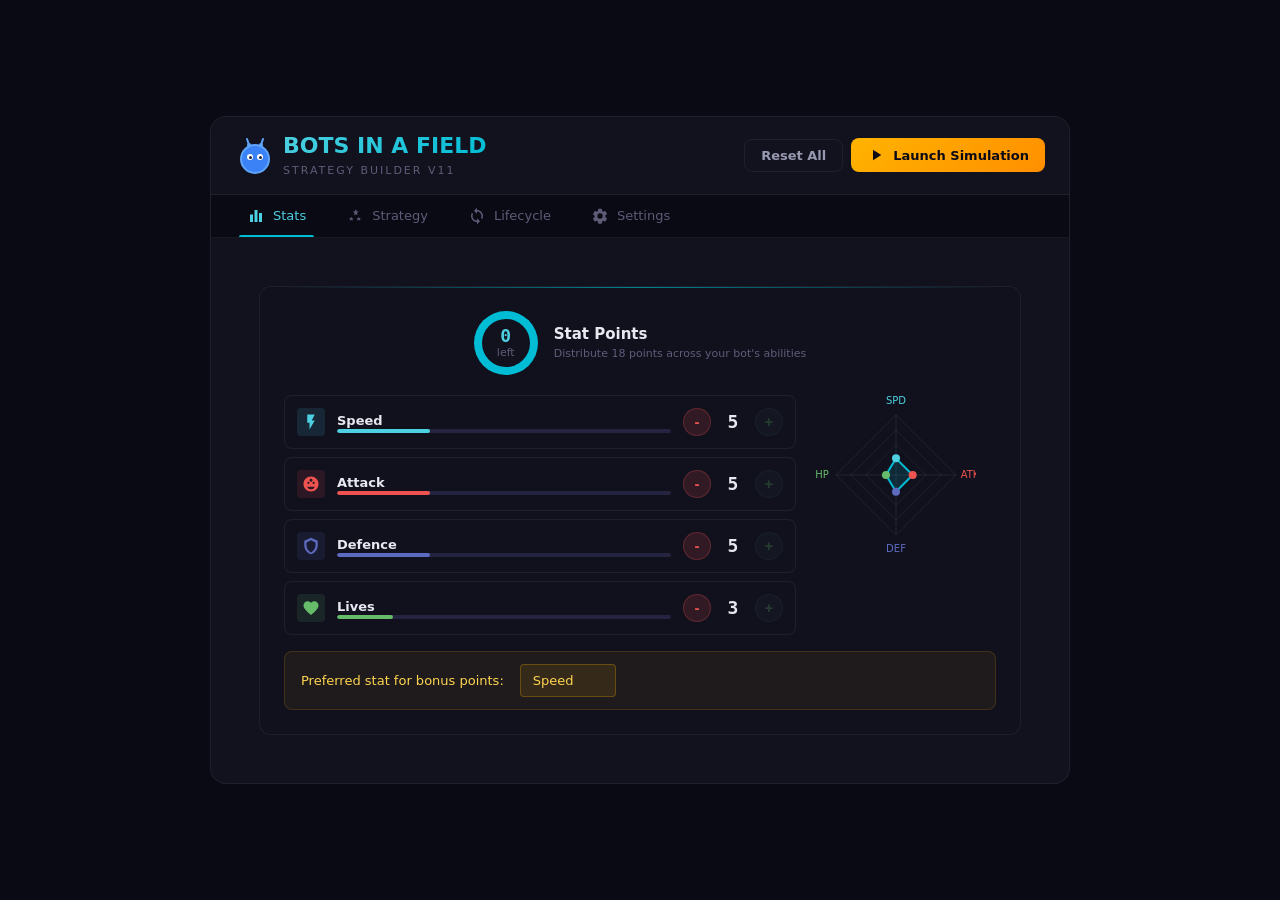
==== commit 736a712d: "review: round 1 fixes — 12 issues addressed Critical: - Fix hidden Start/Reset buttons (CSS legacy r" ====
--- a/bots-strategy-v11/index.html
+++ b/bots-strategy-v11/index.html
@@ -1,6 +1,7 @@
 <!DOCTYPE html>
 <html>
 <head>
+  <meta charset="utf-8">
   <title>Bots in a Field - Strategy Builder v11</title>
   <link rel="stylesheet" href="styles.css">
 </head>
@@ -69,20 +70,20 @@
       </div>
     </header>
 
-    <nav class="tab-nav">
-      <button class="tab-btn active" data-tab="stats">
+    <nav class="tab-nav" role="tablist">
+      <button class="tab-btn active" data-tab="stats" role="tab" aria-selected="true" aria-controls="stats-tab">
         <span class="tab-icon"><svg><use href="#icon-stats"/></svg></span>
         Stats
       </button>
-      <button class="tab-btn" data-tab="strategy">
+      <button class="tab-btn" data-tab="strategy" role="tab" aria-selected="false" aria-controls="strategy-tab">
         <span class="tab-icon"><svg><use href="#icon-strategy"/></svg></span>
         Strategy
       </button>
-      <button class="tab-btn" data-tab="lifecycle">
+      <button class="tab-btn" data-tab="lifecycle" role="tab" aria-selected="false" aria-controls="lifecycle-tab">
         <span class="tab-icon"><svg><use href="#icon-lifecycle"/></svg></span>
         Lifecycle
       </button>
-      <button class="tab-btn" data-tab="settings">
+      <button class="tab-btn" data-tab="settings" role="tab" aria-selected="false" aria-controls="settings-tab">
         <span class="tab-icon"><svg><use href="#icon-settings"/></svg></span>
         Settings
       </button>
@@ -177,21 +178,21 @@
       <!-- Strategy Tab -->
       <div id="strategy-tab" class="tab-content">
         <div class="mode-tabs">
-          <div class="mode-tab active" data-mode="simple">
+          <button class="mode-tab active" data-mode="simple" role="tab" tabindex="0">
             <div class="mode-badge">Beginner</div>
             <div class="mode-name">Simple</div>
             <div class="mode-desc">Blend preset behaviors with weight sliders</div>
-          </div>
-          <div class="mode-tab" data-mode="advanced">
+          </button>
+          <button class="mode-tab" data-mode="advanced" role="tab" tabindex="0">
             <div class="mode-badge">Intermediate</div>
             <div class="mode-name">Advanced</div>
             <div class="mode-desc">Build IF-THEN rule lists</div>
-          </div>
-          <div class="mode-tab" data-mode="expert">
+          </button>
+          <button class="mode-tab" data-mode="expert" role="tab" tabindex="0">
             <div class="mode-badge">Advanced</div>
             <div class="mode-name">Expert</div>
             <div class="mode-desc">Visual finite state machine editor</div>
-          </div>
+          </button>
         </div>
 
         <!-- Simple Mode -->
--- a/bots-strategy-v11/styles.css
+++ b/bots-strategy-v11/styles.css
@@ -120,6 +120,13 @@
   border-radius: var(--radius-lg);
   box-shadow: 0 0 60px rgba(0, 0, 0, 0.6);
   display: none;
+  opacity: 0;
+  transform: scale(0.97);
+  transition: opacity 400ms var(--ease-out), transform 400ms var(--ease-out);
+}
+canvas#field.entering {
+  opacity: 1;
+  transform: scale(1);
 }
 
 /* --------------------------------------------------------------------------
@@ -189,6 +196,14 @@
   transform: scale(0.97);
 }
 
+/* Setup Body (scrollable content area) */
+.setup-body {
+  flex: 1;
+  min-height: 0;
+  overflow-y: auto;
+  padding: var(--space-6);
+}
+
 /* Setup Header */
 .setup-header {
   position: sticky;
@@ -281,6 +296,18 @@
 
 .btn-primary:hover {
   filter: brightness(1.1);
+}
+
+.btn-icon {
+  display: inline-flex;
+  align-items: center;
+  width: 18px;
+  height: 18px;
+  flex-shrink: 0;
+}
+.btn-icon svg {
+  width: 100%;
+  height: 100%;
 }
 
 .btn-ghost {
@@ -480,6 +507,21 @@
   margin-top: 2px;
 }
 
+.points-info {
+  display: flex;
+  flex-direction: column;
+  gap: var(--space-1);
+}
+.points-title {
+  font-size: var(--text-base);
+  font-weight: 600;
+  color: var(--text-primary);
+}
+.points-desc {
+  font-size: var(--text-xs);
+  color: var(--text-muted);
+}
+
 /* Points remaining (legacy compatibility) */
 #points-remaining {
   text-align: center;
@@ -550,6 +592,11 @@
 .stat-row[data-stat="attack"] .stat-icon { color: var(--stat-attack); background: rgba(239, 83, 80, 0.12); }
 .stat-row[data-stat="defence"] .stat-icon { color: var(--stat-defence); background: rgba(92, 107, 192, 0.12); }
 .stat-row[data-stat="lives"] .stat-icon { color: var(--stat-lives); background: rgba(102, 187, 106, 0.12); }
+
+.stat-icon svg {
+  width: 18px;
+  height: 18px;
+}
 
 .stat-info {
   flex: 1;
@@ -1410,6 +1457,10 @@
   flex-shrink: 0;
   transition: transform var(--duration-normal) var(--ease-out);
   color: var(--text-muted);
+}
+.lifecycle-chevron svg {
+  width: 100%;
+  height: 100%;
 }
 
 .lifecycle-card.expanded .lifecycle-chevron {
@@ -1750,9 +1801,7 @@
 /* --------------------------------------------------------------------------
    21. HIDE LEGACY ELEMENTS
    -------------------------------------------------------------------------- */
-#start-btn,
-.button-row,
-#reset-defaults-btn {
+.button-row {
   display: none;
 }
 
@@ -1830,9 +1879,16 @@
 
 .hud-stat-icon {
   width: 16px;
+  height: 16px;
   font-size: var(--text-xs);
   text-align: center;
   flex-shrink: 0;
+  display: flex;
+  align-items: center;
+}
+.hud-stat-icon svg {
+  width: 16px;
+  height: 16px;
 }
 
 .hud-stat-label {
@@ -1871,13 +1927,15 @@
 }
 
 .hud-extra {
+  display: flex;
+  flex-direction: column;
+  gap: 2px;
   margin-top: var(--space-2);
   padding-top: var(--space-2);
   border-top: 1px solid var(--glass-border);
   font-family: var(--font-mono);
   font-size: var(--text-xs);
   color: var(--text-muted);
-  line-height: 1.5;
 }
 
 /* --------------------------------------------------------------------------
